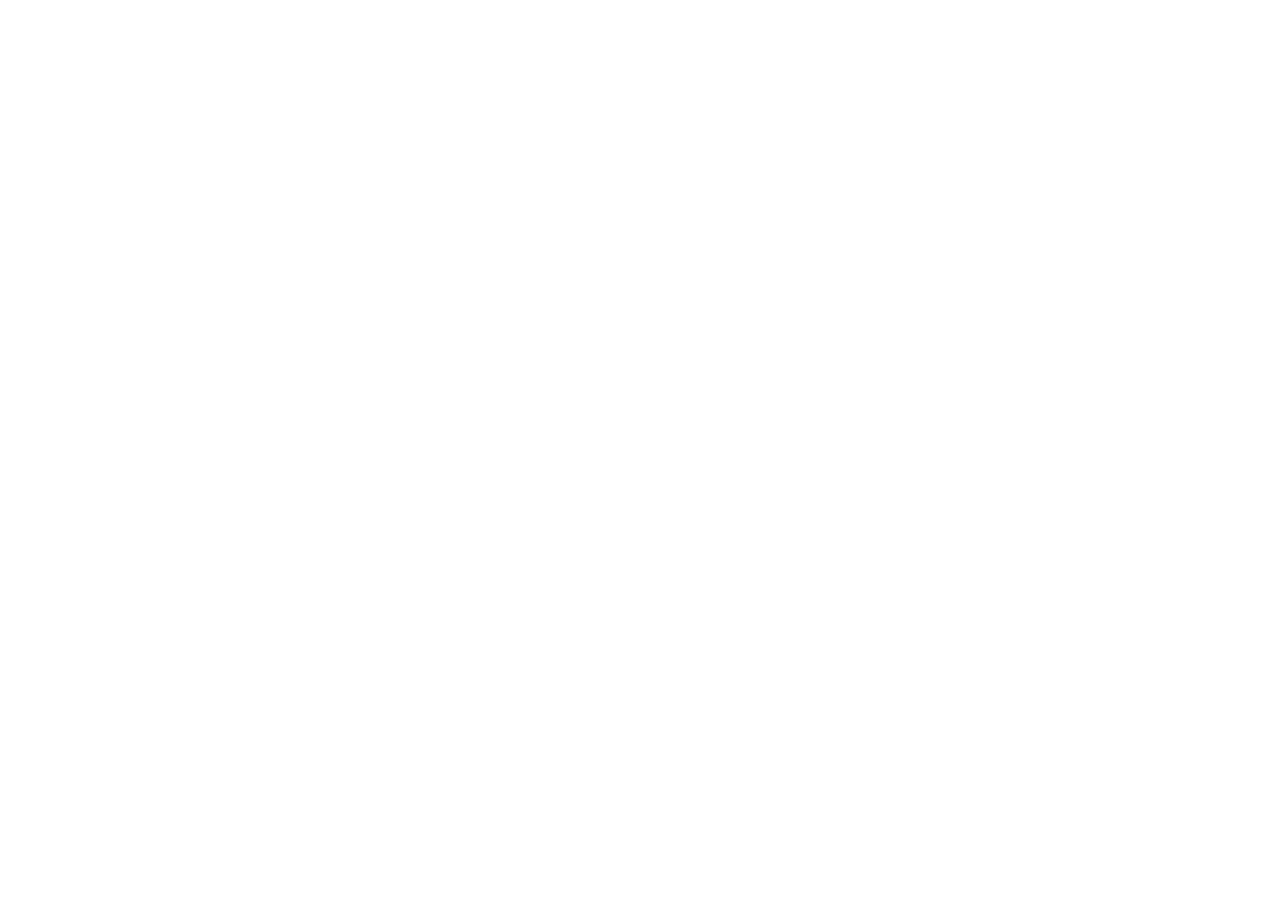
==== index.html @ 73834ac6 "初始化项目" ====
<!DOCTYPE html>
<html lang="en">

<head>
    <meta charset="UTF-8">
    <meta name="viewport" content="width=device-width, initial-scale=1.0">
    <meta http-equiv="X-UA-Compatible" content="ie=edge">
    <title>Document</title>
</head>

<body>
</body>

</html>
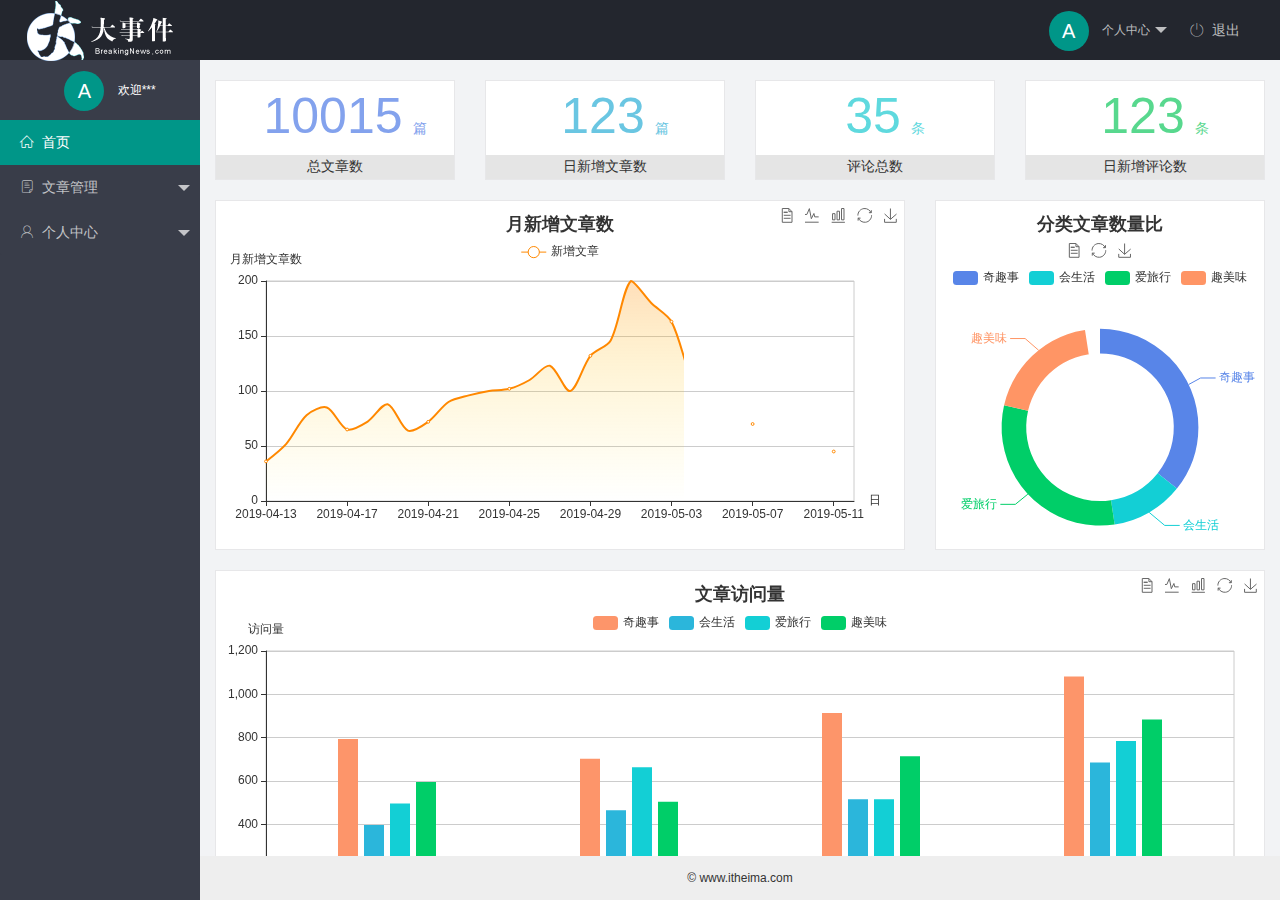
==== commit f37ed6d1: "完成了首页功能" ====
--- a/index.html
+++ b/index.html
@@ -6,9 +6,85 @@
     <meta name="viewport" content="width=device-width, initial-scale=1.0">
     <meta http-equiv="X-UA-Compatible" content="ie=edge">
     <title>Document</title>
+    <link rel="stylesheet" href="./assets/lib/bootstrap.css">
+    <link rel="stylesheet" href="./assets/fonts/iconfont.css">
+    <link rel="stylesheet" href="./assets/lib/layui/css/layui.css">
+    <link rel="stylesheet" href="./assets/css/index.css">
+    <script src="./assets/lib/jquery.js"></script>
+    <script src="./assets/js/baseAPI.js"></script>
+    <script src="./assets/js/index.js"></script>
 </head>
 
-<body>
+<body class="layui-layout-body">
+    <div class="layui-layout layui-layout-admin">
+        <div class="layui-header">
+            <div class="layui-logo"><img src="./assets/images/logo.png" alt=""></div>
+            <!-- 头部区域（可配合layui已有的水平导航） -->
+            <ul class="layui-nav layui-layout-right">
+                <li class="layui-nav-item">
+                    <a href="javascript:;" class="userinfo">
+                        <!-- 头像 -->
+
+                        <img src="http://t.cn/RCzsdCq" class="layui-nav-img">
+                        <span class="text-avatar">A</span> 个人中心
+
+                    </a>
+                    <dl class="layui-nav-child">
+                        <dd><a href="">基本资料</a></dd>
+                        <dd><a href="">安全设置</a></dd>
+                        <dd><a href="">重置密码</a></dd>
+                    </dl>
+                </li>
+                <li class="layui-nav-item"><a href="javascript:;" id="btnout"><span
+                            class="iconfont icon-tuichu"></span>退出</a></li>
+            </ul>
+        </div>
+
+        <div class="layui-side layui-bg-black">
+            <div class="layui-side-scroll">
+                <div href="javascript:;" class="userinfo">
+                    <!-- 头像 -->
+                    <img src="http://t.cn/RCzsdCq" class="layui-nav-img">
+                    <span class="text-avatar">A</span>
+                    <span id="welcome">欢迎***</span>
+                </div>
+                <!-- 左侧导航区域（可配合layui已有的垂直导航） -->
+                <ul class="layui-nav layui-nav-tree" lay-filter="test" lay-shrink="all">
+                    <li class="layui-nav-item layui-this">
+                        <a href="./home/dashboard.html" target="fm">
+                            <span class="iconfont icon-home"></span>首页
+                        </a>
+                    </li>
+                    <li class="layui-nav-item"><a href="javascript:;"><span class="iconfont icon-16"></span>文章管理</a>
+                        <dl class="layui-nav-child">
+                            <dd><a href="javascript:;"><i class="layui-icon layui-icon-app"></i> 文章类别</a></dd>
+                            <dd><a href="javascript:;"><i class="layui-icon layui-icon-app"></i> 文章列表</a></dd>
+                            <dd><a href="javascript:;"><i class="layui-icon layui-icon-app"></i> 发布文章</a></dd>
+                        </dl>
+                    </li>
+                    <li class="layui-nav-item">
+                        <a class="" href="javascript:;"><span class="iconfont icon-user"></span>个人中心</a>
+                        <dl class="layui-nav-child">
+                            <dd><a href="javascript:;"><i class="layui-icon layui-icon-app"></i>基本资料</a></dd>
+                            <dd><a href="javascript:;"><i class="layui-icon layui-icon-app"></i>安全设置</a></dd>
+                            <dd><a href="javascript:;"><i class="layui-icon layui-icon-app"></i>重置密码</a></dd>
+                        </dl>
+                    </li>
+                </ul>
+            </div>
+        </div>
+
+        <div class="layui-body">
+            <!-- 内容主体区域 -->
+            <iframe name="fm" src="home/dashboard.html" frameborder="0"></iframe>
+        </div>
+        <div class="layui-footer">
+            <!-- 底部固定区域 -->
+            © www.itheima.com
+        </div>
+    </div>
+    <script src="./assets/lib/layui/layui.all.js"></script>
+
 </body>
 
 </html>--- a/assets/fonts/iconfont.css
+++ b/assets/fonts/iconfont.css
@@ -0,0 +1,37 @@
+@font-face {font-family: "iconfont";
+  src: url('iconfont.eot?t=1576139966484'); /* IE9 */
+  src: url('iconfont.eot?t=1576139966484#iefix') format('embedded-opentype'), /* IE6-IE8 */
+  url('[data-uri]') format('woff2'),
+  url('iconfont.woff?t=1576139966484') format('woff'),
+  url('iconfont.ttf?t=1576139966484') format('truetype'), /* chrome, firefox, opera, Safari, Android, iOS 4.2+ */
+  url('iconfont.svg?t=1576139966484#iconfont') format('svg'); /* iOS 4.1- */
+}
+
+.iconfont {
+  font-family: "iconfont" !important;
+  font-size: 16px;
+  font-style: normal;
+  -webkit-font-smoothing: antialiased;
+  -moz-osx-font-smoothing: grayscale;
+}
+
+.icon-home:before {
+  content: "\e6a9";
+}
+
+.icon-user:before {
+  content: "\e614";
+}
+
+.icon-pinglun:before {
+  content: "\e616";
+}
+
+.icon-tuichu:before {
+  content: "\e865";
+}
+
+.icon-16:before {
+  content: "\e615";
+}
+
--- a/assets/lib/layui/css/layui.css
+++ b/assets/lib/layui/css/layui.css
@@ -0,0 +1,2 @@
+/** layui-v2.5.5 MIT License By https://www.layui.com */
+ .layui-inline,img{display:inline-block;vertical-align:middle}h1,h2,h3,h4,h5,h6{font-weight:400}.layui-edge,.layui-header,.layui-inline,.layui-main{position:relative}.layui-body,.layui-edge,.layui-elip{overflow:hidden}.layui-btn,.layui-edge,.layui-inline,img{vertical-align:middle}.layui-btn,.layui-disabled,.layui-icon,.layui-unselect{-moz-user-select:none;-webkit-user-select:none;-ms-user-select:none}.layui-elip,.layui-form-checkbox span,.layui-form-pane .layui-form-label{text-overflow:ellipsis;white-space:nowrap}.layui-breadcrumb,.layui-tree-btnGroup{visibility:hidden}blockquote,body,button,dd,div,dl,dt,form,h1,h2,h3,h4,h5,h6,input,li,ol,p,pre,td,textarea,th,ul{margin:0;padding:0;-webkit-tap-highlight-color:rgba(0,0,0,0)}a:active,a:hover{outline:0}img{border:none}li{list-style:none}table{border-collapse:collapse;border-spacing:0}h4,h5,h6{font-size:100%}button,input,optgroup,option,select,textarea{font-family:inherit;font-size:inherit;font-style:inherit;font-weight:inherit;outline:0}pre{white-space:pre-wrap;white-space:-moz-pre-wrap;white-space:-pre-wrap;white-space:-o-pre-wrap;word-wrap:break-word}body{line-height:24px;font:14px Helvetica Neue,Helvetica,PingFang SC,Tahoma,Arial,sans-serif}hr{height:1px;margin:10px 0;border:0;clear:both}a{color:#333;text-decoration:none}a:hover{color:#777}a cite{font-style:normal;*cursor:pointer}.layui-border-box,.layui-border-box *{box-sizing:border-box}.layui-box,.layui-box *{box-sizing:content-box}.layui-clear{clear:both;*zoom:1}.layui-clear:after{content:'\20';clear:both;*zoom:1;display:block;height:0}.layui-inline{*display:inline;*zoom:1}.layui-edge{display:inline-block;width:0;height:0;border-width:6px;border-style:dashed;border-color:transparent}.layui-edge-top{top:-4px;border-bottom-color:#999;border-bottom-style:solid}.layui-edge-right{border-left-color:#999;border-left-style:solid}.layui-edge-bottom{top:2px;border-top-color:#999;border-top-style:solid}.layui-edge-left{border-right-color:#999;border-right-style:solid}.layui-disabled,.layui-disabled:hover{color:#d2d2d2!important;cursor:not-allowed!important}.layui-circle{border-radius:100%}.layui-show{display:block!important}.layui-hide{display:none!important}@font-face{font-family:layui-icon;src:url(../font/iconfont.eot?v=250);src:url(../font/iconfont.eot?v=250#iefix) format('embedded-opentype'),url(../font/iconfont.woff2?v=250) format('woff2'),url(../font/iconfont.woff?v=250) format('woff'),url(../font/iconfont.ttf?v=250) format('truetype'),url(../font/iconfont.svg?v=250#layui-icon) format('svg')}.layui-icon{font-family:layui-icon!important;font-size:16px;font-style:normal;-webkit-font-smoothing:antialiased;-moz-osx-font-smoothing:grayscale}.layui-icon-reply-fill:before{content:"\e611"}.layui-icon-set-fill:before{content:"\e614"}.layui-icon-menu-fill:before{content:"\e60f"}.layui-icon-search:before{content:"\e615"}.layui-icon-share:before{content:"\e641"}.layui-icon-set-sm:before{content:"\e620"}.layui-icon-engine:before{content:"\e628"}.layui-icon-close:before{content:"\1006"}.layui-icon-close-fill:before{content:"\1007"}.layui-icon-chart-screen:before{content:"\e629"}.layui-icon-star:before{content:"\e600"}.layui-icon-circle-dot:before{content:"\e617"}.layui-icon-chat:before{content:"\e606"}.layui-icon-release:before{content:"\e609"}.layui-icon-list:before{content:"\e60a"}.layui-icon-chart:before{content:"\e62c"}.layui-icon-ok-circle:before{content:"\1005"}.layui-icon-layim-theme:before{content:"\e61b"}.layui-icon-table:before{content:"\e62d"}.layui-icon-right:before{content:"\e602"}.layui-icon-left:before{content:"\e603"}.layui-icon-cart-simple:before{content:"\e698"}.layui-icon-face-cry:before{content:"\e69c"}.layui-icon-face-smile:before{content:"\e6af"}.layui-icon-survey:before{content:"\e6b2"}.layui-icon-tree:before{content:"\e62e"}.layui-icon-upload-circle:before{content:"\e62f"}.layui-icon-add-circle:before{content:"\e61f"}.layui-icon-download-circle:before{content:"\e601"}.layui-icon-templeate-1:before{content:"\e630"}.layui-icon-util:before{content:"\e631"}.layui-icon-face-surprised:before{content:"\e664"}.layui-icon-edit:before{content:"\e642"}.layui-icon-speaker:before{content:"\e645"}.layui-icon-down:before{content:"\e61a"}.layui-icon-file:before{content:"\e621"}.layui-icon-layouts:before{content:"\e632"}.layui-icon-rate-half:before{content:"\e6c9"}.layui-icon-add-circle-fine:before{content:"\e608"}.layui-icon-prev-circle:before{content:"\e633"}.layui-icon-read:before{content:"\e705"}.layui-icon-404:before{content:"\e61c"}.layui-icon-carousel:before{content:"\e634"}.layui-icon-help:before{content:"\e607"}.layui-icon-code-circle:before{content:"\e635"}.layui-icon-water:before{content:"\e636"}.layui-icon-username:before{content:"\e66f"}.layui-icon-find-fill:before{content:"\e670"}.layui-icon-about:before{content:"\e60b"}.layui-icon-location:before{content:"\e715"}.layui-icon-up:before{content:"\e619"}.layui-icon-pause:before{content:"\e651"}.layui-icon-date:before{content:"\e637"}.layui-icon-layim-uploadfile:before{content:"\e61d"}.layui-icon-delete:before{content:"\e640"}.layui-icon-play:before{content:"\e652"}.layui-icon-top:before{content:"\e604"}.layui-icon-friends:before{content:"\e612"}.layui-icon-refresh-3:before{content:"\e9aa"}.layui-icon-ok:before{content:"\e605"}.layui-icon-layer:before{content:"\e638"}.layui-icon-face-smile-fine:before{content:"\e60c"}.layui-icon-dollar:before{content:"\e659"}.layui-icon-group:before{content:"\e613"}.layui-icon-layim-download:before{content:"\e61e"}.layui-icon-picture-fine:before{content:"\e60d"}.layui-icon-link:before{content:"\e64c"}.layui-icon-diamond:before{content:"\e735"}.layui-icon-log:before{content:"\e60e"}.layui-icon-rate-solid:before{content:"\e67a"}.layui-icon-fonts-del:before{content:"\e64f"}.layui-icon-unlink:before{content:"\e64d"}.layui-icon-fonts-clear:before{content:"\e639"}.layui-icon-triangle-r:before{content:"\e623"}.layui-icon-circle:before{content:"\e63f"}.layui-icon-radio:before{content:"\e643"}.layui-icon-align-center:before{content:"\e647"}.layui-icon-align-right:before{content:"\e648"}.layui-icon-align-left:before{content:"\e649"}.layui-icon-loading-1:before{content:"\e63e"}.layui-icon-return:before{content:"\e65c"}.layui-icon-fonts-strong:before{content:"\e62b"}.layui-icon-upload:before{content:"\e67c"}.layui-icon-dialogue:before{content:"\e63a"}.layui-icon-video:before{content:"\e6ed"}.layui-icon-headset:before{content:"\e6fc"}.layui-icon-cellphone-fine:before{content:"\e63b"}.layui-icon-add-1:before{content:"\e654"}.layui-icon-face-smile-b:before{content:"\e650"}.layui-icon-fonts-html:before{content:"\e64b"}.layui-icon-form:before{content:"\e63c"}.layui-icon-cart:before{content:"\e657"}.layui-icon-camera-fill:before{content:"\e65d"}.layui-icon-tabs:before{content:"\e62a"}.layui-icon-fonts-code:before{content:"\e64e"}.layui-icon-fire:before{content:"\e756"}.layui-icon-set:before{content:"\e716"}.layui-icon-fonts-u:before{content:"\e646"}.layui-icon-triangle-d:before{content:"\e625"}.layui-icon-tips:before{content:"\e702"}.layui-icon-picture:before{content:"\e64a"}.layui-icon-more-vertical:before{content:"\e671"}.layui-icon-flag:before{content:"\e66c"}.layui-icon-loading:before{content:"\e63d"}.layui-icon-fonts-i:before{content:"\e644"}.layui-icon-refresh-1:before{content:"\e666"}.layui-icon-rmb:before{content:"\e65e"}.layui-icon-home:before{content:"\e68e"}.layui-icon-user:before{content:"\e770"}.layui-icon-notice:before{content:"\e667"}.layui-icon-login-weibo:before{content:"\e675"}.layui-icon-voice:before{content:"\e688"}.layui-icon-upload-drag:before{content:"\e681"}.layui-icon-login-qq:before{content:"\e676"}.layui-icon-snowflake:before{content:"\e6b1"}.layui-icon-file-b:before{content:"\e655"}.layui-icon-template:before{content:"\e663"}.layui-icon-auz:before{content:"\e672"}.layui-icon-console:before{content:"\e665"}.layui-icon-app:before{content:"\e653"}.layui-icon-prev:before{content:"\e65a"}.layui-icon-website:before{content:"\e7ae"}.layui-icon-next:before{content:"\e65b"}.layui-icon-component:before{content:"\e857"}.layui-icon-more:before{content:"\e65f"}.layui-icon-login-wechat:before{content:"\e677"}.layui-icon-shrink-right:before{content:"\e668"}.layui-icon-spread-left:before{content:"\e66b"}.layui-icon-camera:before{content:"\e660"}.layui-icon-note:before{content:"\e66e"}.layui-icon-refresh:before{content:"\e669"}.layui-icon-female:before{content:"\e661"}.layui-icon-male:before{content:"\e662"}.layui-icon-password:before{content:"\e673"}.layui-icon-senior:before{content:"\e674"}.layui-icon-theme:before{content:"\e66a"}.layui-icon-tread:before{content:"\e6c5"}.layui-icon-praise:before{content:"\e6c6"}.layui-icon-star-fill:before{content:"\e658"}.layui-icon-rate:before{content:"\e67b"}.layui-icon-template-1:before{content:"\e656"}.layui-icon-vercode:before{content:"\e679"}.layui-icon-cellphone:before{content:"\e678"}.layui-icon-screen-full:before{content:"\e622"}.layui-icon-screen-restore:before{content:"\e758"}.layui-icon-cols:before{content:"\e610"}.layui-icon-export:before{content:"\e67d"}.layui-icon-print:before{content:"\e66d"}.layui-icon-slider:before{content:"\e714"}.layui-icon-addition:before{content:"\e624"}.layui-icon-subtraction:before{content:"\e67e"}.layui-icon-service:before{content:"\e626"}.layui-icon-transfer:before{content:"\e691"}.layui-main{width:1140px;margin:0 auto}.layui-header{z-index:1000;height:60px}.layui-header a:hover{transition:all .5s;-webkit-transition:all .5s}.layui-side{position:fixed;left:0;top:0;bottom:0;z-index:999;width:200px;overflow-x:hidden}.layui-side-scroll{position:relative;width:220px;height:100%;overflow-x:hidden}.layui-body{position:absolute;left:200px;right:0;top:0;bottom:0;z-index:998;width:auto;overflow-y:auto;box-sizing:border-box}.layui-layout-body{overflow:hidden}.layui-layout-admin .layui-header{background-color:#23262E}.layui-layout-admin .layui-side{top:60px;width:200px;overflow-x:hidden}.layui-layout-admin .layui-body{position:fixed;top:60px;bottom:44px}.layui-layout-admin .layui-main{width:auto;margin:0 15px}.layui-layout-admin .layui-footer{position:fixed;left:200px;right:0;bottom:0;height:44px;line-height:44px;padding:0 15px;background-color:#eee}.layui-layout-admin .layui-logo{position:absolute;left:0;top:0;width:200px;height:100%;line-height:60px;text-align:center;color:#009688;font-size:16px}.layui-layout-admin .layui-header .layui-nav{background:0 0}.layui-layout-left{position:absolute!important;left:200px;top:0}.layui-layout-right{position:absolute!important;right:0;top:0}.layui-container{position:relative;margin:0 auto;padding:0 15px;box-sizing:border-box}.layui-fluid{position:relative;margin:0 auto;padding:0 15px}.layui-row:after,.layui-row:before{content:'';display:block;clear:both}.layui-col-lg1,.layui-col-lg10,.layui-col-lg11,.layui-col-lg12,.layui-col-lg2,.layui-col-lg3,.layui-col-lg4,.layui-col-lg5,.layui-col-lg6,.layui-col-lg7,.layui-col-lg8,.layui-col-lg9,.layui-col-md1,.layui-col-md10,.layui-col-md11,.layui-col-md12,.layui-col-md2,.layui-col-md3,.layui-col-md4,.layui-col-md5,.layui-col-md6,.layui-col-md7,.layui-col-md8,.layui-col-md9,.layui-col-sm1,.layui-col-sm10,.layui-col-sm11,.layui-col-sm12,.layui-col-sm2,.layui-col-sm3,.layui-col-sm4,.layui-col-sm5,.layui-col-sm6,.layui-col-sm7,.layui-col-sm8,.layui-col-sm9,.layui-col-xs1,.layui-col-xs10,.layui-col-xs11,.layui-col-xs12,.layui-col-xs2,.layui-col-xs3,.layui-col-xs4,.layui-col-xs5,.layui-col-xs6,.layui-col-xs7,.layui-col-xs8,.layui-col-xs9{position:relative;display:block;box-sizing:border-box}.layui-col-xs1,.layui-col-xs10,.layui-col-xs11,.layui-col-xs12,.layui-col-xs2,.layui-col-xs3,.layui-col-xs4,.layui-col-xs5,.layui-col-xs6,.layui-col-xs7,.layui-col-xs8,.layui-col-xs9{float:left}.layui-col-xs1{width:8.33333333%}.layui-col-xs2{width:16.66666667%}.layui-col-xs3{width:25%}.layui-col-xs4{width:33.33333333%}.layui-col-xs5{width:41.66666667%}.layui-col-xs6{width:50%}.layui-col-xs7{width:58.33333333%}.layui-col-xs8{width:66.66666667%}.layui-col-xs9{width:75%}.layui-col-xs10{width:83.33333333%}.layui-col-xs11{width:91.66666667%}.layui-col-xs12{width:100%}.layui-col-xs-offset1{margin-left:8.33333333%}.layui-col-xs-offset2{margin-left:16.66666667%}.layui-col-xs-offset3{margin-left:25%}.layui-col-xs-offset4{margin-left:33.33333333%}.layui-col-xs-offset5{margin-left:41.66666667%}.layui-col-xs-offset6{margin-left:50%}.layui-col-xs-offset7{margin-left:58.33333333%}.layui-col-xs-offset8{margin-left:66.66666667%}.layui-col-xs-offset9{margin-left:75%}.layui-col-xs-offset10{margin-left:83.33333333%}.layui-col-xs-offset11{margin-left:91.66666667%}.layui-col-xs-offset12{margin-left:100%}@media screen and (max-width:768px){.layui-hide-xs{display:none!important}.layui-show-xs-block{display:block!important}.layui-show-xs-inline{display:inline!important}.layui-show-xs-inline-block{display:inline-block!important}}@media screen and (min-width:768px){.layui-container{width:750px}.layui-hide-sm{display:none!important}.layui-show-sm-block{display:block!important}.layui-show-sm-inline{display:inline!important}.layui-show-sm-inline-block{display:inline-block!important}.layui-col-sm1,.layui-col-sm10,.layui-col-sm11,.layui-col-sm12,.layui-col-sm2,.layui-col-sm3,.layui-col-sm4,.layui-col-sm5,.layui-col-sm6,.layui-col-sm7,.layui-col-sm8,.layui-col-sm9{float:left}.layui-col-sm1{width:8.33333333%}.layui-col-sm2{width:16.66666667%}.layui-col-sm3{width:25%}.layui-col-sm4{width:33.33333333%}.layui-col-sm5{width:41.66666667%}.layui-col-sm6{width:50%}.layui-col-sm7{width:58.33333333%}.layui-col-sm8{width:66.66666667%}.layui-col-sm9{width:75%}.layui-col-sm10{width:83.33333333%}.layui-col-sm11{width:91.66666667%}.layui-col-sm12{width:100%}.layui-col-sm-offset1{margin-left:8.33333333%}.layui-col-sm-offset2{margin-left:16.66666667%}.layui-col-sm-offset3{margin-left:25%}.layui-col-sm-offset4{margin-left:33.33333333%}.layui-col-sm-offset5{margin-left:41.66666667%}.layui-col-sm-offset6{margin-left:50%}.layui-col-sm-offset7{margin-left:58.33333333%}.layui-col-sm-offset8{margin-left:66.66666667%}.layui-col-sm-offset9{margin-left:75%}.layui-col-sm-offset10{margin-left:83.33333333%}.layui-col-sm-offset11{margin-left:91.66666667%}.layui-col-sm-offset12{margin-left:100%}}@media screen and (min-width:992px){.layui-container{width:970px}.layui-hide-md{display:none!important}.layui-show-md-block{display:block!important}.layui-show-md-inline{display:inline!important}.layui-show-md-inline-block{display:inline-block!important}.layui-col-md1,.layui-col-md10,.layui-col-md11,.layui-col-md12,.layui-col-md2,.layui-col-md3,.layui-col-md4,.layui-col-md5,.layui-col-md6,.layui-col-md7,.layui-col-md8,.layui-col-md9{float:left}.layui-col-md1{width:8.33333333%}.layui-col-md2{width:16.66666667%}.layui-col-md3{width:25%}.layui-col-md4{width:33.33333333%}.layui-col-md5{width:41.66666667%}.layui-col-md6{width:50%}.layui-col-md7{width:58.33333333%}.layui-col-md8{width:66.66666667%}.layui-col-md9{width:75%}.layui-col-md10{width:83.33333333%}.layui-col-md11{width:91.66666667%}.layui-col-md12{width:100%}.layui-col-md-offset1{margin-left:8.33333333%}.layui-col-md-offset2{margin-left:16.66666667%}.layui-col-md-offset3{margin-left:25%}.layui-col-md-offset4{margin-left:33.33333333%}.layui-col-md-offset5{margin-left:41.66666667%}.layui-col-md-offset6{margin-left:50%}.layui-col-md-offset7{margin-left:58.33333333%}.layui-col-md-offset8{margin-left:66.66666667%}.layui-col-md-offset9{margin-left:75%}.layui-col-md-offset10{margin-left:83.33333333%}.layui-col-md-offset11{margin-left:91.66666667%}.layui-col-md-offset12{margin-left:100%}}@media screen and (min-width:1200px){.layui-container{width:1170px}.layui-hide-lg{display:none!important}.layui-show-lg-block{display:block!important}.layui-show-lg-inline{display:inline!important}.layui-show-lg-inline-block{display:inline-block!important}.layui-col-lg1,.layui-col-lg10,.layui-col-lg11,.layui-col-lg12,.layui-col-lg2,.layui-col-lg3,.layui-col-lg4,.layui-col-lg5,.layui-col-lg6,.layui-col-lg7,.layui-col-lg8,.layui-col-lg9{float:left}.layui-col-lg1{width:8.33333333%}.layui-col-lg2{width:16.66666667%}.layui-col-lg3{width:25%}.layui-col-lg4{width:33.33333333%}.layui-col-lg5{width:41.66666667%}.layui-col-lg6{width:50%}.layui-col-lg7{width:58.33333333%}.layui-col-lg8{width:66.66666667%}.layui-col-lg9{width:75%}.layui-col-lg10{width:83.33333333%}.layui-col-lg11{width:91.66666667%}.layui-col-lg12{width:100%}.layui-col-lg-offset1{margin-left:8.33333333%}.layui-col-lg-offset2{margin-left:16.66666667%}.layui-col-lg-offset3{margin-left:25%}.layui-col-lg-offset4{margin-left:33.33333333%}.layui-col-lg-offset5{margin-left:41.66666667%}.layui-col-lg-offset6{margin-left:50%}.layui-col-lg-offset7{margin-left:58.33333333%}.layui-col-lg-offset8{margin-left:66.66666667%}.layui-col-lg-offset9{margin-left:75%}.layui-col-lg-offset10{margin-left:83.33333333%}.layui-col-lg-offset11{margin-left:91.66666667%}.layui-col-lg-offset12{margin-left:100%}}.layui-col-space1{margin:-.5px}.layui-col-space1>*{padding:.5px}.layui-col-space3{margin:-1.5px}.layui-col-space3>*{padding:1.5px}.layui-col-space5{margin:-2.5px}.layui-col-space5>*{padding:2.5px}.layui-col-space8{margin:-3.5px}.layui-col-space8>*{padding:3.5px}.layui-col-space10{margin:-5px}.layui-col-space10>*{padding:5px}.layui-col-space12{margin:-6px}.layui-col-space12>*{padding:6px}.layui-col-space15{margin:-7.5px}.layui-col-space15>*{padding:7.5px}.layui-col-space18{margin:-9px}.layui-col-space18>*{padding:9px}.layui-col-space20{margin:-10px}.layui-col-space20>*{padding:10px}.layui-col-space22{margin:-11px}.layui-col-space22>*{padding:11px}.layui-col-space25{margin:-12.5px}.layui-col-space25>*{padding:12.5px}.layui-col-space30{margin:-15px}.layui-col-space30>*{padding:15px}.layui-btn,.layui-input,.layui-select,.layui-textarea,.layui-upload-button{outline:0;-webkit-appearance:none;transition:all .3s;-webkit-transition:all .3s;box-sizing:border-box}.layui-elem-quote{margin-bottom:10px;padding:15px;line-height:22px;border-left:5px solid #009688;border-radius:0 2px 2px 0;background-color:#f2f2f2}.layui-quote-nm{border-style:solid;border-width:1px 1px 1px 5px;background:0 0}.layui-elem-field{margin-bottom:10px;padding:0;border-width:1px;border-style:solid}.layui-elem-field legend{margin-left:20px;padding:0 10px;font-size:20px;font-weight:300}.layui-field-title{margin:10px 0 20px;border-width:1px 0 0}.layui-field-box{padding:10px 15px}.layui-field-title .layui-field-box{padding:10px 0}.layui-progress{position:relative;height:6px;border-radius:20px;background-color:#e2e2e2}.layui-progress-bar{position:absolute;left:0;top:0;width:0;max-width:100%;height:6px;border-radius:20px;text-align:right;background-color:#5FB878;transition:all .3s;-webkit-transition:all .3s}.layui-progress-big,.layui-progress-big .layui-progress-bar{height:18px;line-height:18px}.layui-progress-text{position:relative;top:-20px;line-height:18px;font-size:12px;color:#666}.layui-progress-big .layui-progress-text{position:static;padding:0 10px;color:#fff}.layui-collapse{border-width:1px;border-style:solid;border-radius:2px}.layui-colla-content,.layui-colla-item{border-top-width:1px;border-top-style:solid}.layui-colla-item:first-child{border-top:none}.layui-colla-title{position:relative;height:42px;line-height:42px;padding:0 15px 0 35px;color:#333;background-color:#f2f2f2;cursor:pointer;font-size:14px;overflow:hidden}.layui-colla-content{display:none;padding:10px 15px;line-height:22px;color:#666}.layui-colla-icon{position:absolute;left:15px;top:0;font-size:14px}.layui-card{margin-bottom:15px;border-radius:2px;background-color:#fff;box-shadow:0 1px 2px 0 rgba(0,0,0,.05)}.layui-card:last-child{margin-bottom:0}.layui-card-header{position:relative;height:42px;line-height:42px;padding:0 15px;border-bottom:1px solid #f6f6f6;color:#333;border-radius:2px 2px 0 0;font-size:14px}.layui-bg-black,.layui-bg-blue,.layui-bg-cyan,.layui-bg-green,.layui-bg-orange,.layui-bg-red{color:#fff!important}.layui-card-body{position:relative;padding:10px 15px;line-height:24px}.layui-card-body[pad15]{padding:15px}.layui-card-body[pad20]{padding:20px}.layui-card-body .layui-table{margin:5px 0}.layui-card .layui-tab{margin:0}.layui-panel-window{position:relative;padding:15px;border-radius:0;border-top:5px solid #E6E6E6;background-color:#fff}.layui-auxiliar-moving{position:fixed;left:0;right:0;top:0;bottom:0;width:100%;height:100%;background:0 0;z-index:9999999999}.layui-form-label,.layui-form-mid,.layui-form-select,.layui-input-block,.layui-input-inline,.layui-textarea{position:relative}.layui-bg-red{background-color:#FF5722!important}.layui-bg-orange{background-color:#FFB800!important}.layui-bg-green{background-color:#009688!important}.layui-bg-cyan{background-color:#2F4056!important}.layui-bg-blue{background-color:#1E9FFF!important}.layui-bg-black{background-color:#393D49!important}.layui-bg-gray{background-color:#eee!important;color:#666!important}.layui-badge-rim,.layui-colla-content,.layui-colla-item,.layui-collapse,.layui-elem-field,.layui-form-pane .layui-form-item[pane],.layui-form-pane .layui-form-label,.layui-input,.layui-layedit,.layui-layedit-tool,.layui-quote-nm,.layui-select,.layui-tab-bar,.layui-tab-card,.layui-tab-title,.layui-tab-title .layui-this:after,.layui-textarea{border-color:#e6e6e6}.layui-timeline-item:before,hr{background-color:#e6e6e6}.layui-text{line-height:22px;font-size:14px;color:#666}.layui-text h1,.layui-text h2,.layui-text h3{font-weight:500;color:#333}.layui-text h1{font-size:30px}.layui-text h2{font-size:24px}.layui-text h3{font-size:18px}.layui-text a:not(.layui-btn){color:#01AAED}.layui-text a:not(.layui-btn):hover{text-decoration:underline}.layui-text ul{padding:5px 0 5px 15px}.layui-text ul li{margin-top:5px;list-style-type:disc}.layui-text em,.layui-word-aux{color:#999!important;padding:0 5px!important}.layui-btn{display:inline-block;height:38px;line-height:38px;padding:0 18px;background-color:#009688;color:#fff;white-space:nowrap;text-align:center;font-size:14px;border:none;border-radius:2px;cursor:pointer}.layui-btn:hover{opacity:.8;filter:alpha(opacity=80);color:#fff}.layui-btn:active{opacity:1;filter:alpha(opacity=100)}.layui-btn+.layui-btn{margin-left:10px}.layui-btn-container{font-size:0}.layui-btn-container .layui-btn{margin-right:10px;margin-bottom:10px}.layui-btn-container .layui-btn+.layui-btn{margin-left:0}.layui-table .layui-btn-container .layui-btn{margin-bottom:9px}.layui-btn-radius{border-radius:100px}.layui-btn .layui-icon{margin-right:3px;font-size:18px;vertical-align:bottom;vertical-align:middle\9}.layui-btn-primary{border:1px solid #C9C9C9;background-color:#fff;color:#555}.layui-btn-primary:hover{border-color:#009688;color:#333}.layui-btn-normal{background-color:#1E9FFF}.layui-btn-warm{background-color:#FFB800}.layui-btn-danger{background-color:#FF5722}.layui-btn-checked{background-color:#5FB878}.layui-btn-disabled,.layui-btn-disabled:active,.layui-btn-disabled:hover{border:1px solid #e6e6e6;background-color:#FBFBFB;color:#C9C9C9;cursor:not-allowed;opacity:1}.layui-btn-lg{height:44px;line-height:44px;padding:0 25px;font-size:16px}.layui-btn-sm{height:30px;line-height:30px;padding:0 10px;font-size:12px}.layui-btn-sm i{font-size:16px!important}.layui-btn-xs{height:22px;line-height:22px;padding:0 5px;font-size:12px}.layui-btn-xs i{font-size:14px!important}.layui-btn-group{display:inline-block;vertical-align:middle;font-size:0}.layui-btn-group .layui-btn{margin-left:0!important;margin-right:0!important;border-left:1px solid rgba(255,255,255,.5);border-radius:0}.layui-btn-group .layui-btn-primary{border-left:none}.layui-btn-group .layui-btn-primary:hover{border-color:#C9C9C9;color:#009688}.layui-btn-group .layui-btn:first-child{border-left:none;border-radius:2px 0 0 2px}.layui-btn-group .layui-btn-primary:first-child{border-left:1px solid #c9c9c9}.layui-btn-group .layui-btn:last-child{border-radius:0 2px 2px 0}.layui-btn-group .layui-btn+.layui-btn{margin-left:0}.layui-btn-group+.layui-btn-group{margin-left:10px}.layui-btn-fluid{width:100%}.layui-input,.layui-select,.layui-textarea{height:38px;line-height:1.3;line-height:38px\9;border-width:1px;border-style:solid;background-color:#fff;border-radius:2px}.layui-input::-webkit-input-placeholder,.layui-select::-webkit-input-placeholder,.layui-textarea::-webkit-input-placeholder{line-height:1.3}.layui-input,.layui-textarea{display:block;width:100%;padding-left:10px}.layui-input:hover,.layui-textarea:hover{border-color:#D2D2D2!important}.layui-input:focus,.layui-textarea:focus{border-color:#C9C9C9!important}.layui-textarea{min-height:100px;height:auto;line-height:20px;padding:6px 10px;resize:vertical}.layui-select{padding:0 10px}.layui-form input[type=checkbox],.layui-form input[type=radio],.layui-form select{display:none}.layui-form [lay-ignore]{display:initial}.layui-form-item{margin-bottom:15px;clear:both;*zoom:1}.layui-form-item:after{content:'\20';clear:both;*zoom:1;display:block;height:0}.layui-form-label{float:left;display:block;padding:9px 15px;width:80px;font-weight:400;line-height:20px;text-align:right}.layui-form-label-col{display:block;float:none;padding:9px 0;line-height:20px;text-align:left}.layui-form-item .layui-inline{margin-bottom:5px;margin-right:10px}.layui-input-block{margin-left:110px;min-height:36px}.layui-input-inline{display:inline-block;vertical-align:middle}.layui-form-item .layui-input-inline{float:left;width:190px;margin-right:10px}.layui-form-text .layui-input-inline{width:auto}.layui-form-mid{float:left;display:block;padding:9px 0!important;line-height:20px;margin-right:10px}.layui-form-danger+.layui-form-select .layui-input,.layui-form-danger:focus{border-color:#FF5722!important}.layui-form-select .layui-input{padding-right:30px;cursor:pointer}.layui-form-select .layui-edge{position:absolute;right:10px;top:50%;margin-top:-3px;cursor:pointer;border-width:6px;border-top-color:#c2c2c2;border-top-style:solid;transition:all .3s;-webkit-transition:all .3s}.layui-form-select dl{display:none;position:absolute;left:0;top:42px;padding:5px 0;z-index:899;min-width:100%;border:1px solid #d2d2d2;max-height:300px;overflow-y:auto;background-color:#fff;border-radius:2px;box-shadow:0 2px 4px rgba(0,0,0,.12);box-sizing:border-box}.layui-form-select dl dd,.layui-form-select dl dt{padding:0 10px;line-height:36px;white-space:nowrap;overflow:hidden;text-overflow:ellipsis}.layui-form-select dl dt{font-size:12px;color:#999}.layui-form-select dl dd{cursor:pointer}.layui-form-select dl dd:hover{background-color:#f2f2f2;-webkit-transition:.5s all;transition:.5s all}.layui-form-select .layui-select-group dd{padding-left:20px}.layui-form-select dl dd.layui-select-tips{padding-left:10px!important;color:#999}.layui-form-select dl dd.layui-this{background-color:#5FB878;color:#fff}.layui-form-checkbox,.layui-form-select dl dd.layui-disabled{background-color:#fff}.layui-form-selected dl{display:block}.layui-form-checkbox,.layui-form-checkbox *,.layui-form-switch{display:inline-block;vertical-align:middle}.layui-form-selected .layui-edge{margin-top:-9px;-webkit-transform:rotate(180deg);transform:rotate(180deg);margin-top:-3px\9}:root .layui-form-selected .layui-edge{margin-top:-9px\0/IE9}.layui-form-selectup dl{top:auto;bottom:42px}.layui-select-none{margin:5px 0;text-align:center;color:#999}.layui-select-disabled .layui-disabled{border-color:#eee!important}.layui-select-disabled .layui-edge{border-top-color:#d2d2d2}.layui-form-checkbox{position:relative;height:30px;line-height:30px;margin-right:10px;padding-right:30px;cursor:pointer;font-size:0;-webkit-transition:.1s linear;transition:.1s linear;box-sizing:border-box}.layui-form-checkbox span{padding:0 10px;height:100%;font-size:14px;border-radius:2px 0 0 2px;background-color:#d2d2d2;color:#fff;overflow:hidden}.layui-form-checkbox:hover span{background-color:#c2c2c2}.layui-form-checkbox i{position:absolute;right:0;top:0;width:30px;height:28px;border:1px solid #d2d2d2;border-left:none;border-radius:0 2px 2px 0;color:#fff;font-size:20px;text-align:center}.layui-form-checkbox:hover i{border-color:#c2c2c2;color:#c2c2c2}.layui-form-checked,.layui-form-checked:hover{border-color:#5FB878}.layui-form-checked span,.layui-form-checked:hover span{background-color:#5FB878}.layui-form-checked i,.layui-form-checked:hover i{color:#5FB878}.layui-form-item .layui-form-checkbox{margin-top:4px}.layui-form-checkbox[lay-skin=primary]{height:auto!important;line-height:normal!important;min-width:18px;min-height:18px;border:none!important;margin-right:0;padding-left:28px;padding-right:0;background:0 0}.layui-form-checkbox[lay-skin=primary] span{padding-left:0;padding-right:15px;line-height:18px;background:0 0;color:#666}.layui-form-checkbox[lay-skin=primary] i{right:auto;left:0;width:16px;height:16px;line-height:16px;border:1px solid #d2d2d2;font-size:12px;border-radius:2px;background-color:#fff;-webkit-transition:.1s linear;transition:.1s linear}.layui-form-checkbox[lay-skin=primary]:hover i{border-color:#5FB878;color:#fff}.layui-form-checked[lay-skin=primary] i{border-color:#5FB878!important;background-color:#5FB878;color:#fff}.layui-checkbox-disbaled[lay-skin=primary] span{background:0 0!important;color:#c2c2c2}.layui-checkbox-disbaled[lay-skin=primary]:hover i{border-color:#d2d2d2}.layui-form-item .layui-form-checkbox[lay-skin=primary]{margin-top:10px}.layui-form-switch{position:relative;height:22px;line-height:22px;min-width:35px;padding:0 5px;margin-top:8px;border:1px solid #d2d2d2;border-radius:20px;cursor:pointer;background-color:#fff;-webkit-transition:.1s linear;transition:.1s linear}.layui-form-switch i{position:absolute;left:5px;top:3px;width:16px;height:16px;border-radius:20px;background-color:#d2d2d2;-webkit-transition:.1s linear;transition:.1s linear}.layui-form-switch em{position:relative;top:0;width:25px;margin-left:21px;padding:0!important;text-align:center!important;color:#999!important;font-style:normal!important;font-size:12px}.layui-form-onswitch{border-color:#5FB878;background-color:#5FB878}.layui-checkbox-disbaled,.layui-checkbox-disbaled i{border-color:#e2e2e2!important}.layui-form-onswitch i{left:100%;margin-left:-21px;background-color:#fff}.layui-form-onswitch em{margin-left:5px;margin-right:21px;color:#fff!important}.layui-checkbox-disbaled span{background-color:#e2e2e2!important}.layui-checkbox-disbaled:hover i{color:#fff!important}[lay-radio]{display:none}.layui-form-radio,.layui-form-radio *{display:inline-block;vertical-align:middle}.layui-form-radio{line-height:28px;margin:6px 10px 0 0;padding-right:10px;cursor:pointer;font-size:0}.layui-form-radio *{font-size:14px}.layui-form-radio>i{margin-right:8px;font-size:22px;color:#c2c2c2}.layui-form-radio>i:hover,.layui-form-radioed>i{color:#5FB878}.layui-radio-disbaled>i{color:#e2e2e2!important}.layui-form-pane .layui-form-label{width:110px;padding:8px 15px;height:38px;line-height:20px;border-width:1px;border-style:solid;border-radius:2px 0 0 2px;text-align:center;background-color:#FBFBFB;overflow:hidden;box-sizing:border-box}.layui-form-pane .layui-input-inline{margin-left:-1px}.layui-form-pane .layui-input-block{margin-left:110px;left:-1px}.layui-form-pane .layui-input{border-radius:0 2px 2px 0}.layui-form-pane .layui-form-text .layui-form-label{float:none;width:100%;border-radius:2px;box-sizing:border-box;text-align:left}.layui-form-pane .layui-form-text .layui-input-inline{display:block;margin:0;top:-1px;clear:both}.layui-form-pane .layui-form-text .layui-input-block{margin:0;left:0;top:-1px}.layui-form-pane .layui-form-text .layui-textarea{min-height:100px;border-radius:0 0 2px 2px}.layui-form-pane .layui-form-checkbox{margin:4px 0 4px 10px}.layui-form-pane .layui-form-radio,.layui-form-pane .layui-form-switch{margin-top:6px;margin-left:10px}.layui-form-pane .layui-form-item[pane]{position:relative;border-width:1px;border-style:solid}.layui-form-pane .layui-form-item[pane] .layui-form-label{position:absolute;left:0;top:0;height:100%;border-width:0 1px 0 0}.layui-form-pane .layui-form-item[pane] .layui-input-inline{margin-left:110px}@media screen and (max-width:450px){.layui-form-item .layui-form-label{text-overflow:ellipsis;overflow:hidden;white-space:nowrap}.layui-form-item .layui-inline{display:block;margin-right:0;margin-bottom:20px;clear:both}.layui-form-item .layui-inline:after{content:'\20';clear:both;display:block;height:0}.layui-form-item .layui-input-inline{display:block;float:none;left:-3px;width:auto;margin:0 0 10px 112px}.layui-form-item .layui-input-inline+.layui-form-mid{margin-left:110px;top:-5px;padding:0}.layui-form-item .layui-form-checkbox{margin-right:5px;margin-bottom:5px}}.layui-layedit{border-width:1px;border-style:solid;border-radius:2px}.layui-layedit-tool{padding:3px 5px;border-bottom-width:1px;border-bottom-style:solid;font-size:0}.layedit-tool-fixed{position:fixed;top:0;border-top:1px solid #e2e2e2}.layui-layedit-tool .layedit-tool-mid,.layui-layedit-tool .layui-icon{display:inline-block;vertical-align:middle;text-align:center;font-size:14px}.layui-layedit-tool .layui-icon{position:relative;width:32px;height:30px;line-height:30px;margin:3px 5px;color:#777;cursor:pointer;border-radius:2px}.layui-layedit-tool .layui-icon:hover{color:#393D49}.layui-layedit-tool .layui-icon:active{color:#000}.layui-layedit-tool .layedit-tool-active{background-color:#e2e2e2;color:#000}.layui-layedit-tool .layui-disabled,.layui-layedit-tool .layui-disabled:hover{color:#d2d2d2;cursor:not-allowed}.layui-layedit-tool .layedit-tool-mid{width:1px;height:18px;margin:0 10px;background-color:#d2d2d2}.layedit-tool-html{width:50px!important;font-size:30px!important}.layedit-tool-b,.layedit-tool-code,.layedit-tool-help{font-size:16px!important}.layedit-tool-d,.layedit-tool-face,.layedit-tool-image,.layedit-tool-unlink{font-size:18px!important}.layedit-tool-image input{position:absolute;font-size:0;left:0;top:0;width:100%;height:100%;opacity:.01;filter:Alpha(opacity=1);cursor:pointer}.layui-layedit-iframe iframe{display:block;width:100%}#LAY_layedit_code{overflow:hidden}.layui-laypage{display:inline-block;*display:inline;*zoom:1;vertical-align:middle;margin:10px 0;font-size:0}.layui-laypage>a:first-child,.layui-laypage>a:first-child em{border-radius:2px 0 0 2px}.layui-laypage>a:last-child,.layui-laypage>a:last-child em{border-radius:0 2px 2px 0}.layui-laypage>:first-child{margin-left:0!important}.layui-laypage>:last-child{margin-right:0!important}.layui-laypage a,.layui-laypage button,.layui-laypage input,.layui-laypage select,.layui-laypage span{border:1px solid #e2e2e2}.layui-laypage a,.layui-laypage span{display:inline-block;*display:inline;*zoom:1;vertical-align:middle;padding:0 15px;height:28px;line-height:28px;margin:0 -1px 5px 0;background-color:#fff;color:#333;font-size:12px}.layui-flow-more a *,.layui-laypage input,.layui-table-view select[lay-ignore]{display:inline-block}.layui-laypage a:hover{color:#009688}.layui-laypage em{font-style:normal}.layui-laypage .layui-laypage-spr{color:#999;font-weight:700}.layui-laypage a{text-decoration:none}.layui-laypage .layui-laypage-curr{position:relative}.layui-laypage .layui-laypage-curr em{position:relative;color:#fff}.layui-laypage .layui-laypage-curr .layui-laypage-em{position:absolute;left:-1px;top:-1px;padding:1px;width:100%;height:100%;background-color:#009688}.layui-laypage-em{border-radius:2px}.layui-laypage-next em,.layui-laypage-prev em{font-family:Sim sun;font-size:16px}.layui-laypage .layui-laypage-count,.layui-laypage .layui-laypage-limits,.layui-laypage .layui-laypage-refresh,.layui-laypage .layui-laypage-skip{margin-left:10px;margin-right:10px;padding:0;border:none}.layui-laypage .layui-laypage-limits,.layui-laypage .layui-laypage-refresh{vertical-align:top}.layui-laypage .layui-laypage-refresh i{font-size:18px;cursor:pointer}.layui-laypage select{height:22px;padding:3px;border-radius:2px;cursor:pointer}.layui-laypage .layui-laypage-skip{height:30px;line-height:30px;color:#999}.layui-laypage button,.layui-laypage input{height:30px;line-height:30px;border-radius:2px;vertical-align:top;background-color:#fff;box-sizing:border-box}.layui-laypage input{width:40px;margin:0 10px;padding:0 3px;text-align:center}.layui-laypage input:focus,.layui-laypage select:focus{border-color:#009688!important}.layui-laypage button{margin-left:10px;padding:0 10px;cursor:pointer}.layui-table,.layui-table-view{margin:10px 0}.layui-flow-more{margin:10px 0;text-align:center;color:#999;font-size:14px}.layui-flow-more a{height:32px;line-height:32px}.layui-flow-more a *{vertical-align:top}.layui-flow-more a cite{padding:0 20px;border-radius:3px;background-color:#eee;color:#333;font-style:normal}.layui-flow-more a cite:hover{opacity:.8}.layui-flow-more a i{font-size:30px;color:#737383}.layui-table{width:100%;background-color:#fff;color:#666}.layui-table tr{transition:all .3s;-webkit-transition:all .3s}.layui-table th{text-align:left;font-weight:400}.layui-table tbody tr:hover,.layui-table thead tr,.layui-table-click,.layui-table-header,.layui-table-hover,.layui-table-mend,.layui-table-patch,.layui-table-tool,.layui-table-total,.layui-table-total tr,.layui-table[lay-even] tr:nth-child(even){background-color:#f2f2f2}.layui-table td,.layui-table th,.layui-table-col-set,.layui-table-fixed-r,.layui-table-grid-down,.layui-table-header,.layui-table-page,.layui-table-tips-main,.layui-table-tool,.layui-table-total,.layui-table-view,.layui-table[lay-skin=line],.layui-table[lay-skin=row]{border-width:1px;border-style:solid;border-color:#e6e6e6}.layui-table td,.layui-table th{position:relative;padding:9px 15px;min-height:20px;line-height:20px;font-size:14px}.layui-table[lay-skin=line] td,.layui-table[lay-skin=line] th{border-width:0 0 1px}.layui-table[lay-skin=row] td,.layui-table[lay-skin=row] th{border-width:0 1px 0 0}.layui-table[lay-skin=nob] td,.layui-table[lay-skin=nob] th{border:none}.layui-table img{max-width:100px}.layui-table[lay-size=lg] td,.layui-table[lay-size=lg] th{padding:15px 30px}.layui-table-view .layui-table[lay-size=lg] .layui-table-cell{height:40px;line-height:40px}.layui-table[lay-size=sm] td,.layui-table[lay-size=sm] th{font-size:12px;padding:5px 10px}.layui-table-view .layui-table[lay-size=sm] .layui-table-cell{height:20px;line-height:20px}.layui-table[lay-data]{display:none}.layui-table-box{position:relative;overflow:hidden}.layui-table-view .layui-table{position:relative;width:auto;margin:0}.layui-table-view .layui-table[lay-skin=line]{border-width:0 1px 0 0}.layui-table-view .layui-table[lay-skin=row]{border-width:0 0 1px}.layui-table-view .layui-table td,.layui-table-view .layui-table th{padding:5px 0;border-top:none;border-left:none}.layui-table-view .layui-table th.layui-unselect .layui-table-cell span{cursor:pointer}.layui-table-view .layui-table td{cursor:default}.layui-table-view .layui-table td[data-edit=text]{cursor:text}.layui-table-view .layui-form-checkbox[lay-skin=primary] i{width:18px;height:18px}.layui-table-view .layui-form-radio{line-height:0;padding:0}.layui-table-view .layui-form-radio>i{margin:0;font-size:20px}.layui-table-init{position:absolute;left:0;top:0;width:100%;height:100%;text-align:center;z-index:110}.layui-table-init .layui-icon{position:absolute;left:50%;top:50%;margin:-15px 0 0 -15px;font-size:30px;color:#c2c2c2}.layui-table-header{border-width:0 0 1px;overflow:hidden}.layui-table-header .layui-table{margin-bottom:-1px}.layui-table-tool .layui-inline[lay-event]{position:relative;width:26px;height:26px;padding:5px;line-height:16px;margin-right:10px;text-align:center;color:#333;border:1px solid #ccc;cursor:pointer;-webkit-transition:.5s all;transition:.5s all}.layui-table-tool .layui-inline[lay-event]:hover{border:1px solid #999}.layui-table-tool-temp{padding-right:120px}.layui-table-tool-self{position:absolute;right:17px;top:10px}.layui-table-tool .layui-table-tool-self .layui-inline[lay-event]{margin:0 0 0 10px}.layui-table-tool-panel{position:absolute;top:29px;left:-1px;padding:5px 0;min-width:150px;min-height:40px;border:1px solid #d2d2d2;text-align:left;overflow-y:auto;background-color:#fff;box-shadow:0 2px 4px rgba(0,0,0,.12)}.layui-table-cell,.layui-table-tool-panel li{overflow:hidden;text-overflow:ellipsis;white-space:nowrap}.layui-table-tool-panel li{padding:0 10px;line-height:30px;-webkit-transition:.5s all;transition:.5s all}.layui-table-tool-panel li .layui-form-checkbox[lay-skin=primary]{width:100%;padding-left:28px}.layui-table-tool-panel li:hover{background-color:#f2f2f2}.layui-table-tool-panel li .layui-form-checkbox[lay-skin=primary] i{position:absolute;left:0;top:0}.layui-table-tool-panel li .layui-form-checkbox[lay-skin=primary] span{padding:0}.layui-table-tool .layui-table-tool-self .layui-table-tool-panel{left:auto;right:-1px}.layui-table-col-set{position:absolute;right:0;top:0;width:20px;height:100%;border-width:0 0 0 1px;background-color:#fff}.layui-table-sort{width:10px;height:20px;margin-left:5px;cursor:pointer!important}.layui-table-sort .layui-edge{position:absolute;left:5px;border-width:5px}.layui-table-sort .layui-table-sort-asc{top:3px;border-top:none;border-bottom-style:solid;border-bottom-color:#b2b2b2}.layui-table-sort .layui-table-sort-asc:hover{border-bottom-color:#666}.layui-table-sort .layui-table-sort-desc{bottom:5px;border-bottom:none;border-top-style:solid;border-top-color:#b2b2b2}.layui-table-sort .layui-table-sort-desc:hover{border-top-color:#666}.layui-table-sort[lay-sort=asc] .layui-table-sort-asc{border-bottom-color:#000}.layui-table-sort[lay-sort=desc] .layui-table-sort-desc{border-top-color:#000}.layui-table-cell{height:28px;line-height:28px;padding:0 15px;position:relative;box-sizing:border-box}.layui-table-cell .layui-form-checkbox[lay-skin=primary]{top:-1px;padding:0}.layui-table-cell .layui-table-link{color:#01AAED}.laytable-cell-checkbox,.laytable-cell-numbers,.laytable-cell-radio,.laytable-cell-space{padding:0;text-align:center}.layui-table-body{position:relative;overflow:auto;margin-right:-1px;margin-bottom:-1px}.layui-table-body .layui-none{line-height:26px;padding:15px;text-align:center;color:#999}.layui-table-fixed{position:absolute;left:0;top:0;z-index:101}.layui-table-fixed .layui-table-body{overflow:hidden}.layui-table-fixed-l{box-shadow:0 -1px 8px rgba(0,0,0,.08)}.layui-table-fixed-r{left:auto;right:-1px;border-width:0 0 0 1px;box-shadow:-1px 0 8px rgba(0,0,0,.08)}.layui-table-fixed-r .layui-table-header{position:relative;overflow:visible}.layui-table-mend{position:absolute;right:-49px;top:0;height:100%;width:50px}.layui-table-tool{position:relative;z-index:890;width:100%;min-height:50px;line-height:30px;padding:10px 15px;border-width:0 0 1px}.layui-table-tool .layui-btn-container{margin-bottom:-10px}.layui-table-page,.layui-table-total{border-width:1px 0 0;margin-bottom:-1px;overflow:hidden}.layui-table-page{position:relative;width:100%;padding:7px 7px 0;height:41px;font-size:12px;white-space:nowrap}.layui-table-page>div{height:26px}.layui-table-page .layui-laypage{margin:0}.layui-table-page .layui-laypage a,.layui-table-page .layui-laypage span{height:26px;line-height:26px;margin-bottom:10px;border:none;background:0 0}.layui-table-page .layui-laypage a,.layui-table-page .layui-laypage span.layui-laypage-curr{padding:0 12px}.layui-table-page .layui-laypage span{margin-left:0;padding:0}.layui-table-page .layui-laypage .layui-laypage-prev{margin-left:-7px!important}.layui-table-page .layui-laypage .layui-laypage-curr .layui-laypage-em{left:0;top:0;padding:0}.layui-table-page .layui-laypage button,.layui-table-page .layui-laypage input{height:26px;line-height:26px}.layui-table-page .layui-laypage input{width:40px}.layui-table-page .layui-laypage button{padding:0 10px}.layui-table-page select{height:18px}.layui-table-patch .layui-table-cell{padding:0;width:30px}.layui-table-edit{position:absolute;left:0;top:0;width:100%;height:100%;padding:0 14px 1px;border-radius:0;box-shadow:1px 1px 20px rgba(0,0,0,.15)}.layui-table-edit:focus{border-color:#5FB878!important}select.layui-table-edit{padding:0 0 0 10px;border-color:#C9C9C9}.layui-table-view .layui-form-checkbox,.layui-table-view .layui-form-radio,.layui-table-view .layui-form-switch{top:0;margin:0;box-sizing:content-box}.layui-table-view .layui-form-checkbox{top:-1px;height:26px;line-height:26px}.layui-table-view .layui-form-checkbox i{height:26px}.layui-table-grid .layui-table-cell{overflow:visible}.layui-table-grid-down{position:absolute;top:0;right:0;width:26px;height:100%;padding:5px 0;border-width:0 0 0 1px;text-align:center;background-color:#fff;color:#999;cursor:pointer}.layui-table-grid-down .layui-icon{position:absolute;top:50%;left:50%;margin:-8px 0 0 -8px}.layui-table-grid-down:hover{background-color:#fbfbfb}body .layui-table-tips .layui-layer-content{background:0 0;padding:0;box-shadow:0 1px 6px rgba(0,0,0,.12)}.layui-table-tips-main{margin:-44px 0 0 -1px;max-height:150px;padding:8px 15px;font-size:14px;overflow-y:scroll;background-color:#fff;color:#666}.layui-table-tips-c{position:absolute;right:-3px;top:-13px;width:20px;height:20px;padding:3px;cursor:pointer;background-color:#666;border-radius:50%;color:#fff}.layui-table-tips-c:hover{background-color:#777}.layui-table-tips-c:before{position:relative;right:-2px}.layui-upload-file{display:none!important;opacity:.01;filter:Alpha(opacity=1)}.layui-upload-drag,.layui-upload-form,.layui-upload-wrap{display:inline-block}.layui-upload-list{margin:10px 0}.layui-upload-choose{padding:0 10px;color:#999}.layui-upload-drag{position:relative;padding:30px;border:1px dashed #e2e2e2;background-color:#fff;text-align:center;cursor:pointer;color:#999}.layui-upload-drag .layui-icon{font-size:50px;color:#009688}.layui-upload-drag[lay-over]{border-color:#009688}.layui-upload-iframe{position:absolute;width:0;height:0;border:0;visibility:hidden}.layui-upload-wrap{position:relative;vertical-align:middle}.layui-upload-wrap .layui-upload-file{display:block!important;position:absolute;left:0;top:0;z-index:10;font-size:100px;width:100%;height:100%;opacity:.01;filter:Alpha(opacity=1);cursor:pointer}.layui-transfer-active,.layui-transfer-box{display:inline-block;vertical-align:middle}.layui-transfer-box,.layui-transfer-header,.layui-transfer-search{border-width:0;border-style:solid;border-color:#e6e6e6}.layui-transfer-box{position:relative;border-width:1px;width:200px;height:360px;border-radius:2px;background-color:#fff}.layui-transfer-box .layui-form-checkbox{width:100%;margin:0!important}.layui-transfer-header{height:38px;line-height:38px;padding:0 10px;border-bottom-width:1px}.layui-transfer-search{position:relative;padding:10px;border-bottom-width:1px}.layui-transfer-search .layui-input{height:32px;padding-left:30px;font-size:12px}.layui-transfer-search .layui-icon-search{position:absolute;left:20px;top:50%;margin-top:-8px;color:#666}.layui-transfer-active{margin:0 15px}.layui-transfer-active .layui-btn{display:block;margin:0;padding:0 15px;background-color:#5FB878;border-color:#5FB878;color:#fff}.layui-transfer-active .layui-btn-disabled{background-color:#FBFBFB;border-color:#e6e6e6;color:#C9C9C9}.layui-transfer-active .layui-btn:first-child{margin-bottom:15px}.layui-transfer-active .layui-btn .layui-icon{margin:0;font-size:14px!important}.layui-transfer-data{padding:5px 0;overflow:auto}.layui-transfer-data li{height:32px;line-height:32px;padding:0 10px}.layui-transfer-data li:hover{background-color:#f2f2f2;transition:.5s all}.layui-transfer-data .layui-none{padding:15px 10px;text-align:center;color:#999}.layui-nav{position:relative;padding:0 20px;background-color:#393D49;color:#fff;border-radius:2px;font-size:0;box-sizing:border-box}.layui-nav *{font-size:14px}.layui-nav .layui-nav-item{position:relative;display:inline-block;*display:inline;*zoom:1;vertical-align:middle;line-height:60px}.layui-nav .layui-nav-item a{display:block;padding:0 20px;color:#fff;color:rgba(255,255,255,.7);transition:all .3s;-webkit-transition:all .3s}.layui-nav .layui-this:after,.layui-nav-bar,.layui-nav-tree .layui-nav-itemed:after{position:absolute;left:0;top:0;width:0;height:5px;background-color:#5FB878;transition:all .2s;-webkit-transition:all .2s}.layui-nav-bar{z-index:1000}.layui-nav .layui-nav-item a:hover,.layui-nav .layui-this a{color:#fff}.layui-nav .layui-this:after{content:'';top:auto;bottom:0;width:100%}.layui-nav-img{width:30px;height:30px;margin-right:10px;border-radius:50%}.layui-nav .layui-nav-more{content:'';width:0;height:0;border-style:solid dashed dashed;border-color:#fff transparent transparent;overflow:hidden;cursor:pointer;transition:all .2s;-webkit-transition:all .2s;position:absolute;top:50%;right:3px;margin-top:-3px;border-width:6px;border-top-color:rgba(255,255,255,.7)}.layui-nav .layui-nav-mored,.layui-nav-itemed>a .layui-nav-more{margin-top:-9px;border-style:dashed dashed solid;border-color:transparent transparent #fff}.layui-nav-child{display:none;position:absolute;left:0;top:65px;min-width:100%;line-height:36px;padding:5px 0;box-shadow:0 2px 4px rgba(0,0,0,.12);border:1px solid #d2d2d2;background-color:#fff;z-index:100;border-radius:2px;white-space:nowrap}.layui-nav .layui-nav-child a{color:#333}.layui-nav .layui-nav-child a:hover{background-color:#f2f2f2;color:#000}.layui-nav-child dd{position:relative}.layui-nav .layui-nav-child dd.layui-this a,.layui-nav-child dd.layui-this{background-color:#5FB878;color:#fff}.layui-nav-child dd.layui-this:after{display:none}.layui-nav-tree{width:200px;padding:0}.layui-nav-tree .layui-nav-item{display:block;width:100%;line-height:45px}.layui-nav-tree .layui-nav-item a{position:relative;height:45px;line-height:45px;text-overflow:ellipsis;overflow:hidden;white-space:nowrap}.layui-nav-tree .layui-nav-item a:hover{background-color:#4E5465}.layui-nav-tree .layui-nav-bar{width:5px;height:0;background-color:#009688}.layui-nav-tree .layui-nav-child dd.layui-this,.layui-nav-tree .layui-nav-child dd.layui-this a,.layui-nav-tree .layui-this,.layui-nav-tree .layui-this>a,.layui-nav-tree .layui-this>a:hover{background-color:#009688;color:#fff}.layui-nav-tree .layui-this:after{display:none}.layui-nav-itemed>a,.layui-nav-tree .layui-nav-title a,.layui-nav-tree .layui-nav-title a:hover{color:#fff!important}.layui-nav-tree .layui-nav-child{position:relative;z-index:0;top:0;border:none;box-shadow:none}.layui-nav-tree .layui-nav-child a{height:40px;line-height:40px;color:#fff;color:rgba(255,255,255,.7)}.layui-nav-tree .layui-nav-child,.layui-nav-tree .layui-nav-child a:hover{background:0 0;color:#fff}.layui-nav-tree .layui-nav-more{right:10px}.layui-nav-itemed>.layui-nav-child{display:block;padding:0;background-color:rgba(0,0,0,.3)!important}.layui-nav-itemed>.layui-nav-child>.layui-this>.layui-nav-child{display:block}.layui-nav-side{position:fixed;top:0;bottom:0;left:0;overflow-x:hidden;z-index:999}.layui-bg-blue .layui-nav-bar,.layui-bg-blue .layui-nav-itemed:after,.layui-bg-blue .layui-this:after{background-color:#93D1FF}.layui-bg-blue .layui-nav-child dd.layui-this{background-color:#1E9FFF}.layui-bg-blue .layui-nav-itemed>a,.layui-nav-tree.layui-bg-blue .layui-nav-title a,.layui-nav-tree.layui-bg-blue .layui-nav-title a:hover{background-color:#007DDB!important}.layui-breadcrumb{font-size:0}.layui-breadcrumb>*{font-size:14px}.layui-breadcrumb a{color:#999!important}.layui-breadcrumb a:hover{color:#5FB878!important}.layui-breadcrumb a cite{color:#666;font-style:normal}.layui-breadcrumb span[lay-separator]{margin:0 10px;color:#999}.layui-tab{margin:10px 0;text-align:left!important}.layui-tab[overflow]>.layui-tab-title{overflow:hidden}.layui-tab-title{position:relative;left:0;height:40px;white-space:nowrap;font-size:0;border-bottom-width:1px;border-bottom-style:solid;transition:all .2s;-webkit-transition:all .2s}.layui-tab-title li{display:inline-block;*display:inline;*zoom:1;vertical-align:middle;font-size:14px;transition:all .2s;-webkit-transition:all .2s;position:relative;line-height:40px;min-width:65px;padding:0 15px;text-align:center;cursor:pointer}.layui-tab-title li a{display:block}.layui-tab-title .layui-this{color:#000}.layui-tab-title .layui-this:after{position:absolute;left:0;top:0;content:'';width:100%;height:41px;border-width:1px;border-style:solid;border-bottom-color:#fff;border-radius:2px 2px 0 0;box-sizing:border-box;pointer-events:none}.layui-tab-bar{position:absolute;right:0;top:0;z-index:10;width:30px;height:39px;line-height:39px;border-width:1px;border-style:solid;border-radius:2px;text-align:center;background-color:#fff;cursor:pointer}.layui-tab-bar .layui-icon{position:relative;display:inline-block;top:3px;transition:all .3s;-webkit-transition:all .3s}.layui-tab-item{display:none}.layui-tab-more{padding-right:30px;height:auto!important;white-space:normal!important}.layui-tab-more li.layui-this:after{border-bottom-color:#e2e2e2;border-radius:2px}.layui-tab-more .layui-tab-bar .layui-icon{top:-2px;top:3px\9;-webkit-transform:rotate(180deg);transform:rotate(180deg)}:root .layui-tab-more .layui-tab-bar .layui-icon{top:-2px\0/IE9}.layui-tab-content{padding:10px}.layui-tab-title li .layui-tab-close{position:relative;display:inline-block;width:18px;height:18px;line-height:20px;margin-left:8px;top:1px;text-align:center;font-size:14px;color:#c2c2c2;transition:all .2s;-webkit-transition:all .2s}.layui-tab-title li .layui-tab-close:hover{border-radius:2px;background-color:#FF5722;color:#fff}.layui-tab-brief>.layui-tab-title .layui-this{color:#009688}.layui-tab-brief>.layui-tab-more li.layui-this:after,.layui-tab-brief>.layui-tab-title .layui-this:after{border:none;border-radius:0;border-bottom:2px solid #5FB878}.layui-tab-brief[overflow]>.layui-tab-title .layui-this:after{top:-1px}.layui-tab-card{border-width:1px;border-style:solid;border-radius:2px;box-shadow:0 2px 5px 0 rgba(0,0,0,.1)}.layui-tab-card>.layui-tab-title{background-color:#f2f2f2}.layui-tab-card>.layui-tab-title li{margin-right:-1px;margin-left:-1px}.layui-tab-card>.layui-tab-title .layui-this{background-color:#fff}.layui-tab-card>.layui-tab-title .layui-this:after{border-top:none;border-width:1px;border-bottom-color:#fff}.layui-tab-card>.layui-tab-title .layui-tab-bar{height:40px;line-height:40px;border-radius:0;border-top:none;border-right:none}.layui-tab-card>.layui-tab-more .layui-this{background:0 0;color:#5FB878}.layui-tab-card>.layui-tab-more .layui-this:after{border:none}.layui-timeline{padding-left:5px}.layui-timeline-item{position:relative;padding-bottom:20px}.layui-timeline-axis{position:absolute;left:-5px;top:0;z-index:10;width:20px;height:20px;line-height:20px;background-color:#fff;color:#5FB878;border-radius:50%;text-align:center;cursor:pointer}.layui-timeline-axis:hover{color:#FF5722}.layui-timeline-item:before{content:'';position:absolute;left:5px;top:0;z-index:0;width:1px;height:100%}.layui-timeline-item:last-child:before{display:none}.layui-timeline-item:first-child:before{display:block}.layui-timeline-content{padding-left:25px}.layui-timeline-title{position:relative;margin-bottom:10px}.layui-badge,.layui-badge-dot,.layui-badge-rim{position:relative;display:inline-block;padding:0 6px;font-size:12px;text-align:center;background-color:#FF5722;color:#fff;border-radius:2px}.layui-badge{height:18px;line-height:18px}.layui-badge-dot{width:8px;height:8px;padding:0;border-radius:50%}.layui-badge-rim{height:18px;line-height:18px;border-width:1px;border-style:solid;background-color:#fff;color:#666}.layui-btn .layui-badge,.layui-btn .layui-badge-dot{margin-left:5px}.layui-nav .layui-badge,.layui-nav .layui-badge-dot{position:absolute;top:50%;margin:-8px 6px 0}.layui-tab-title .layui-badge,.layui-tab-title .layui-badge-dot{left:5px;top:-2px}.layui-carousel{position:relative;left:0;top:0;background-color:#f8f8f8}.layui-carousel>[carousel-item]{position:relative;width:100%;height:100%;overflow:hidden}.layui-carousel>[carousel-item]:before{position:absolute;content:'\e63d';left:50%;top:50%;width:100px;line-height:20px;margin:-10px 0 0 -50px;text-align:center;color:#c2c2c2;font-family:layui-icon!important;font-size:30px;font-style:normal;-webkit-font-smoothing:antialiased;-moz-osx-font-smoothing:grayscale}.layui-carousel>[carousel-item]>*{display:none;position:absolute;left:0;top:0;width:100%;height:100%;background-color:#f8f8f8;transition-duration:.3s;-webkit-transition-duration:.3s}.layui-carousel-updown>*{-webkit-transition:.3s ease-in-out up;transition:.3s ease-in-out up}.layui-carousel-arrow{display:none\9;opacity:0;position:absolute;left:10px;top:50%;margin-top:-18px;width:36px;height:36px;line-height:36px;text-align:center;font-size:20px;border:0;border-radius:50%;background-color:rgba(0,0,0,.2);color:#fff;-webkit-transition-duration:.3s;transition-duration:.3s;cursor:pointer}.layui-carousel-arrow[lay-type=add]{left:auto!important;right:10px}.layui-carousel:hover .layui-carousel-arrow[lay-type=add],.layui-carousel[lay-arrow=always] .layui-carousel-arrow[lay-type=add]{right:20px}.layui-carousel[lay-arrow=always] .layui-carousel-arrow{opacity:1;left:20px}.layui-carousel[lay-arrow=none] .layui-carousel-arrow{display:none}.layui-carousel-arrow:hover,.layui-carousel-ind ul:hover{background-color:rgba(0,0,0,.35)}.layui-carousel:hover .layui-carousel-arrow{display:block\9;opacity:1;left:20px}.layui-carousel-ind{position:relative;top:-35px;width:100%;line-height:0!important;text-align:center;font-size:0}.layui-carousel[lay-indicator=outside]{margin-bottom:30px}.layui-carousel[lay-indicator=outside] .layui-carousel-ind{top:10px}.layui-carousel[lay-indicator=outside] .layui-carousel-ind ul{background-color:rgba(0,0,0,.5)}.layui-carousel[lay-indicator=none] .layui-carousel-ind{display:none}.layui-carousel-ind ul{display:inline-block;padding:5px;background-color:rgba(0,0,0,.2);border-radius:10px;-webkit-transition-duration:.3s;transition-duration:.3s}.layui-carousel-ind li{display:inline-block;width:10px;height:10px;margin:0 3px;font-size:14px;background-color:#e2e2e2;background-color:rgba(255,255,255,.5);border-radius:50%;cursor:pointer;-webkit-transition-duration:.3s;transition-duration:.3s}.layui-carousel-ind li:hover{background-color:rgba(255,255,255,.7)}.layui-carousel-ind li.layui-this{background-color:#fff}.layui-carousel>[carousel-item]>.layui-carousel-next,.layui-carousel>[carousel-item]>.layui-carousel-prev,.layui-carousel>[carousel-item]>.layui-this{display:block}.layui-carousel>[carousel-item]>.layui-this{left:0}.layui-carousel>[carousel-item]>.layui-carousel-prev{left:-100%}.layui-carousel>[carousel-item]>.layui-carousel-next{left:100%}.layui-carousel>[carousel-item]>.layui-carousel-next.layui-carousel-left,.layui-carousel>[carousel-item]>.layui-carousel-prev.layui-carousel-right{left:0}.layui-carousel>[carousel-item]>.layui-this.layui-carousel-left{left:-100%}.layui-carousel>[carousel-item]>.layui-this.layui-carousel-right{left:100%}.layui-carousel[lay-anim=updown] .layui-carousel-arrow{left:50%!important;top:20px;margin:0 0 0 -18px}.layui-carousel[lay-anim=updown]>[carousel-item]>*,.layui-carousel[lay-anim=fade]>[carousel-item]>*{left:0!important}.layui-carousel[lay-anim=updown] .layui-carousel-arrow[lay-type=add]{top:auto!important;bottom:20px}.layui-carousel[lay-anim=updown] .layui-carousel-ind{position:absolute;top:50%;right:20px;width:auto;height:auto}.layui-carousel[lay-anim=updown] .layui-carousel-ind ul{padding:3px 5px}.layui-carousel[lay-anim=updown] .layui-carousel-ind li{display:block;margin:6px 0}.layui-carousel[lay-anim=updown]>[carousel-item]>.layui-this{top:0}.layui-carousel[lay-anim=updown]>[carousel-item]>.layui-carousel-prev{top:-100%}.layui-carousel[lay-anim=updown]>[carousel-item]>.layui-carousel-next{top:100%}.layui-carousel[lay-anim=updown]>[carousel-item]>.layui-carousel-next.layui-carousel-left,.layui-carousel[lay-anim=updown]>[carousel-item]>.layui-carousel-prev.layui-carousel-right{top:0}.layui-carousel[lay-anim=updown]>[carousel-item]>.layui-this.layui-carousel-left{top:-100%}.layui-carousel[lay-anim=updown]>[carousel-item]>.layui-this.layui-carousel-right{top:100%}.layui-carousel[lay-anim=fade]>[carousel-item]>.layui-carousel-next,.layui-carousel[lay-anim=fade]>[carousel-item]>.layui-carousel-prev{opacity:0}.layui-carousel[lay-anim=fade]>[carousel-item]>.layui-carousel-next.layui-carousel-left,.layui-carousel[lay-anim=fade]>[carousel-item]>.layui-carousel-prev.layui-carousel-right{opacity:1}.layui-carousel[lay-anim=fade]>[carousel-item]>.layui-this.layui-carousel-left,.layui-carousel[lay-anim=fade]>[carousel-item]>.layui-this.layui-carousel-right{opacity:0}.layui-fixbar{position:fixed;right:15px;bottom:15px;z-index:999999}.layui-fixbar li{width:50px;height:50px;line-height:50px;margin-bottom:1px;text-align:center;cursor:pointer;font-size:30px;background-color:#9F9F9F;color:#fff;border-radius:2px;opacity:.95}.layui-fixbar li:hover{opacity:.85}.layui-fixbar li:active{opacity:1}.layui-fixbar .layui-fixbar-top{display:none;font-size:40px}body .layui-util-face{border:none;background:0 0}body .layui-util-face .layui-layer-content{padding:0;background-color:#fff;color:#666;box-shadow:none}.layui-util-face .layui-layer-TipsG{display:none}.layui-util-face ul{position:relative;width:372px;padding:10px;border:1px solid #D9D9D9;background-color:#fff;box-shadow:0 0 20px rgba(0,0,0,.2)}.layui-util-face ul li{cursor:pointer;float:left;border:1px solid #e8e8e8;height:22px;width:26px;overflow:hidden;margin:-1px 0 0 -1px;padding:4px 2px;text-align:center}.layui-util-face ul li:hover{position:relative;z-index:2;border:1px solid #eb7350;background:#fff9ec}.layui-code{position:relative;margin:10px 0;padding:15px;line-height:20px;border:1px solid #ddd;border-left-width:6px;background-color:#F2F2F2;color:#333;font-family:Courier New;font-size:12px}.layui-rate,.layui-rate *{display:inline-block;vertical-align:middle}.layui-rate{padding:10px 5px 10px 0;font-size:0}.layui-rate li i.layui-icon{font-size:20px;color:#FFB800;margin-right:5px;transition:all .3s;-webkit-transition:all .3s}.layui-rate li i:hover{cursor:pointer;transform:scale(1.12);-webkit-transform:scale(1.12)}.layui-rate[readonly] li i:hover{cursor:default;transform:scale(1)}.layui-colorpicker{width:26px;height:26px;border:1px solid #e6e6e6;padding:5px;border-radius:2px;line-height:24px;display:inline-block;cursor:pointer;transition:all .3s;-webkit-transition:all .3s}.layui-colorpicker:hover{border-color:#d2d2d2}.layui-colorpicker.layui-colorpicker-lg{width:34px;height:34px;line-height:32px}.layui-colorpicker.layui-colorpicker-sm{width:24px;height:24px;line-height:22px}.layui-colorpicker.layui-colorpicker-xs{width:22px;height:22px;line-height:20px}.layui-colorpicker-trigger-bgcolor{display:block;background:url([data-uri]);border-radius:2px}.layui-colorpicker-trigger-span{display:block;height:100%;box-sizing:border-box;border:1px solid rgba(0,0,0,.15);border-radius:2px;text-align:center}.layui-colorpicker-trigger-i{display:inline-block;color:#FFF;font-size:12px}.layui-colorpicker-trigger-i.layui-icon-close{color:#999}.layui-colorpicker-main{position:absolute;z-index:66666666;width:280px;padding:7px;background:#FFF;border:1px solid #d2d2d2;border-radius:2px;box-shadow:0 2px 4px rgba(0,0,0,.12)}.layui-colorpicker-main-wrapper{height:180px;position:relative}.layui-colorpicker-basis{width:260px;height:100%;position:relative}.layui-colorpicker-basis-white{width:100%;height:100%;position:absolute;top:0;left:0;background:linear-gradient(90deg,#FFF,hsla(0,0%,100%,0))}.layui-colorpicker-basis-black{width:100%;height:100%;position:absolute;top:0;left:0;background:linear-gradient(0deg,#000,transparent)}.layui-colorpicker-basis-cursor{width:10px;height:10px;border:1px solid #FFF;border-radius:50%;position:absolute;top:-3px;right:-3px;cursor:pointer}.layui-colorpicker-side{position:absolute;top:0;right:0;width:12px;height:100%;background:linear-gradient(red,#FF0,#0F0,#0FF,#00F,#F0F,red)}.layui-colorpicker-side-slider{width:100%;height:5px;box-shadow:0 0 1px #888;box-sizing:border-box;background:#FFF;border-radius:1px;border:1px solid #f0f0f0;cursor:pointer;position:absolute;left:0}.layui-colorpicker-main-alpha{display:none;height:12px;margin-top:7px;background:url([data-uri])}.layui-colorpicker-alpha-bgcolor{height:100%;position:relative}.layui-colorpicker-alpha-slider{width:5px;height:100%;box-shadow:0 0 1px #888;box-sizing:border-box;background:#FFF;border-radius:1px;border:1px solid #f0f0f0;cursor:pointer;position:absolute;top:0}.layui-colorpicker-main-pre{padding-top:7px;font-size:0}.layui-colorpicker-pre{width:20px;height:20px;border-radius:2px;display:inline-block;margin-left:6px;margin-bottom:7px;cursor:pointer}.layui-colorpicker-pre:nth-child(11n+1){margin-left:0}.layui-colorpicker-pre-isalpha{background:url([data-uri])}.layui-colorpicker-pre.layui-this{box-shadow:0 0 3px 2px rgba(0,0,0,.15)}.layui-colorpicker-pre>div{height:100%;border-radius:2px}.layui-colorpicker-main-input{text-align:right;padding-top:7px}.layui-colorpicker-main-input .layui-btn-container .layui-btn{margin:0 0 0 10px}.layui-colorpicker-main-input div.layui-inline{float:left;margin-right:10px;font-size:14px}.layui-colorpicker-main-input input.layui-input{width:150px;height:30px;color:#666}.layui-slider{height:4px;background:#e2e2e2;border-radius:3px;position:relative;cursor:pointer}.layui-slider-bar{border-radius:3px;position:absolute;height:100%}.layui-slider-step{position:absolute;top:0;width:4px;height:4px;border-radius:50%;background:#FFF;-webkit-transform:translateX(-50%);transform:translateX(-50%)}.layui-slider-wrap{width:36px;height:36px;position:absolute;top:-16px;-webkit-transform:translateX(-50%);transform:translateX(-50%);z-index:10;text-align:center}.layui-slider-wrap-btn{width:12px;height:12px;border-radius:50%;background:#FFF;display:inline-block;vertical-align:middle;cursor:pointer;transition:.3s}.layui-slider-wrap:after{content:"";height:100%;display:inline-block;vertical-align:middle}.layui-slider-wrap-btn.layui-slider-hover,.layui-slider-wrap-btn:hover{transform:scale(1.2)}.layui-slider-wrap-btn.layui-disabled:hover{transform:scale(1)!important}.layui-slider-tips{position:absolute;top:-42px;z-index:66666666;white-space:nowrap;display:none;-webkit-transform:translateX(-50%);transform:translateX(-50%);color:#FFF;background:#000;border-radius:3px;height:25px;line-height:25px;padding:0 10px}.layui-slider-tips:after{content:'';position:absolute;bottom:-12px;left:50%;margin-left:-6px;width:0;height:0;border-width:6px;border-style:solid;border-color:#000 transparent transparent}.layui-slider-input{width:70px;height:32px;border:1px solid #e6e6e6;border-radius:3px;font-size:16px;line-height:32px;position:absolute;right:0;top:-15px}.layui-slider-input-btn{display:none;position:absolute;top:0;right:0;width:20px;height:100%;border-left:1px solid #d2d2d2}.layui-slider-input-btn i{cursor:pointer;position:absolute;right:0;bottom:0;width:20px;height:50%;font-size:12px;line-height:16px;text-align:center;color:#999}.layui-slider-input-btn i:first-child{top:0;border-bottom:1px solid #d2d2d2}.layui-slider-input-txt{height:100%;font-size:14px}.layui-slider-input-txt input{height:100%;border:none}.layui-slider-input-btn i:hover{color:#009688}.layui-slider-vertical{width:4px;margin-left:34px}.layui-slider-vertical .layui-slider-bar{width:4px}.layui-slider-vertical .layui-slider-step{top:auto;left:0;-webkit-transform:translateY(50%);transform:translateY(50%)}.layui-slider-vertical .layui-slider-wrap{top:auto;left:-16px;-webkit-transform:translateY(50%);transform:translateY(50%)}.layui-slider-vertical .layui-slider-tips{top:auto;left:2px}@media \0screen{.layui-slider-wrap-btn{margin-left:-20px}.layui-slider-vertical .layui-slider-wrap-btn{margin-left:0;margin-bottom:-20px}.layui-slider-vertical .layui-slider-tips{margin-left:-8px}.layui-slider>span{margin-left:8px}}.layui-tree{line-height:22px}.layui-tree .layui-form-checkbox{margin:0!important}.layui-tree-set{width:100%;position:relative}.layui-tree-pack{display:none;padding-left:20px;position:relative}.layui-tree-iconClick,.layui-tree-main{display:inline-block;vertical-align:middle}.layui-tree-line .layui-tree-pack{padding-left:27px}.layui-tree-line .layui-tree-set .layui-tree-set:after{content:'';position:absolute;top:14px;left:-9px;width:17px;height:0;border-top:1px dotted #c0c4cc}.layui-tree-entry{position:relative;padding:3px 0;height:20px;white-space:nowrap}.layui-tree-entry:hover{background-color:#eee}.layui-tree-line .layui-tree-entry:hover{background-color:rgba(0,0,0,0)}.layui-tree-line .layui-tree-entry:hover .layui-tree-txt{color:#999;text-decoration:underline;transition:.3s}.layui-tree-main{cursor:pointer;padding-right:10px}.layui-tree-line .layui-tree-set:before{content:'';position:absolute;top:0;left:-9px;width:0;height:100%;border-left:1px dotted #c0c4cc}.layui-tree-line .layui-tree-set.layui-tree-setLineShort:before{height:13px}.layui-tree-line .layui-tree-set.layui-tree-setHide:before{height:0}.layui-tree-iconClick{position:relative;height:20px;line-height:20px;margin:0 10px;color:#c0c4cc}.layui-tree-icon{height:12px;line-height:12px;width:12px;text-align:center;border:1px solid #c0c4cc}.layui-tree-iconClick .layui-icon{font-size:18px}.layui-tree-icon .layui-icon{font-size:12px;color:#666}.layui-tree-iconArrow{padding:0 5px}.layui-tree-iconArrow:after{content:'';position:absolute;left:4px;top:3px;z-index:100;width:0;height:0;border-width:5px;border-style:solid;border-color:transparent transparent transparent #c0c4cc;transition:.5s}.layui-tree-btnGroup,.layui-tree-editInput{position:relative;vertical-align:middle;display:inline-block}.layui-tree-spread>.layui-tree-entry>.layui-tree-iconClick>.layui-tree-iconArrow:after{transform:rotate(90deg) translate(3px,4px)}.layui-tree-txt{display:inline-block;vertical-align:middle;color:#555}.layui-tree-search{margin-bottom:15px;color:#666}.layui-tree-btnGroup .layui-icon{display:inline-block;vertical-align:middle;padding:0 2px;cursor:pointer}.layui-tree-btnGroup .layui-icon:hover{color:#999;transition:.3s}.layui-tree-entry:hover .layui-tree-btnGroup{visibility:visible}.layui-tree-editInput{height:20px;line-height:20px;padding:0 3px;border:none;background-color:rgba(0,0,0,.05)}.layui-tree-emptyText{text-align:center;color:#999}.layui-anim{-webkit-animation-duration:.3s;animation-duration:.3s;-webkit-animation-fill-mode:both;animation-fill-mode:both}.layui-anim.layui-icon{display:inline-block}.layui-anim-loop{-webkit-animation-iteration-count:infinite;animation-iteration-count:infinite}.layui-trans,.layui-trans a{transition:all .3s;-webkit-transition:all .3s}@-webkit-keyframes layui-rotate{from{-webkit-transform:rotate(0)}to{-webkit-transform:rotate(360deg)}}@keyframes layui-rotate{from{transform:rotate(0)}to{transform:rotate(360deg)}}.layui-anim-rotate{-webkit-animation-name:layui-rotate;animation-name:layui-rotate;-webkit-animation-duration:1s;animation-duration:1s;-webkit-animation-timing-function:linear;animation-timing-function:linear}@-webkit-keyframes layui-up{from{-webkit-transform:translate3d(0,100%,0);opacity:.3}to{-webkit-transform:translate3d(0,0,0);opacity:1}}@keyframes layui-up{from{transform:translate3d(0,100%,0);opacity:.3}to{transform:translate3d(0,0,0);opacity:1}}.layui-anim-up{-webkit-animation-name:layui-up;animation-name:layui-up}@-webkit-keyframes layui-upbit{from{-webkit-transform:translate3d(0,30px,0);opacity:.3}to{-webkit-transform:translate3d(0,0,0);opacity:1}}@keyframes layui-upbit{from{transform:translate3d(0,30px,0);opacity:.3}to{transform:translate3d(0,0,0);opacity:1}}.layui-anim-upbit{-webkit-animation-name:layui-upbit;animation-name:layui-upbit}@-webkit-keyframes layui-scale{0%{opacity:.3;-webkit-transform:scale(.5)}100%{opacity:1;-webkit-transform:scale(1)}}@keyframes layui-scale{0%{opacity:.3;-ms-transform:scale(.5);transform:scale(.5)}100%{opacity:1;-ms-transform:scale(1);transform:scale(1)}}.layui-anim-scale{-webkit-animation-name:layui-scale;animation-name:layui-scale}@-webkit-keyframes layui-scale-spring{0%{opacity:.5;-webkit-transform:scale(.5)}80%{opacity:.8;-webkit-transform:scale(1.1)}100%{opacity:1;-webkit-transform:scale(1)}}@keyframes layui-scale-spring{0%{opacity:.5;transform:scale(.5)}80%{opacity:.8;transform:scale(1.1)}100%{opacity:1;transform:scale(1)}}.layui-anim-scaleSpring{-webkit-animation-name:layui-scale-spring;animation-name:layui-scale-spring}@-webkit-keyframes layui-fadein{0%{opacity:0}100%{opacity:1}}@keyframes layui-fadein{0%{opacity:0}100%{opacity:1}}.layui-anim-fadein{-webkit-animation-name:layui-fadein;animation-name:layui-fadein}@-webkit-keyframes layui-fadeout{0%{opacity:1}100%{opacity:0}}@keyframes layui-fadeout{0%{opacity:1}100%{opacity:0}}.layui-anim-fadeout{-webkit-animation-name:layui-fadeout;animation-name:layui-fadeout}--- a/assets/css/index.css
+++ b/assets/css/index.css
@@ -0,0 +1,54 @@
+.layui-footer {
+    text-align: center;
+    font-size: 12px;
+}
+
+.iconfont {
+    margin-right: 8px;
+}
+
+iframe {
+    width: 100%;
+    height: 100%;
+}
+
+.layui-body {
+    overflow: hidden;
+}
+
+a {
+    text-decoration: none !important;
+    transition: none !important;
+}
+
+.layui-icon {
+    margin-right: 10px;
+}
+
+.userinfo {
+    height: 60px;
+    line-height: 60px;
+    text-align: center;
+    font-size: 12px;
+    user-select: none;
+}
+
+.text-avatar {
+    display: inline-block;
+    position: relative;
+    top: 4px;
+    width: 40px;
+    height: 40px;
+    border-radius: 50%;
+    background: #009688;
+    color: #fff;
+    font-size: 20px;
+    line-height: 40px;
+    margin-right: 10px;
+}
+
+.layui-nav-img {
+    display: none;
+    width: 40px;
+    height: 40px;
+}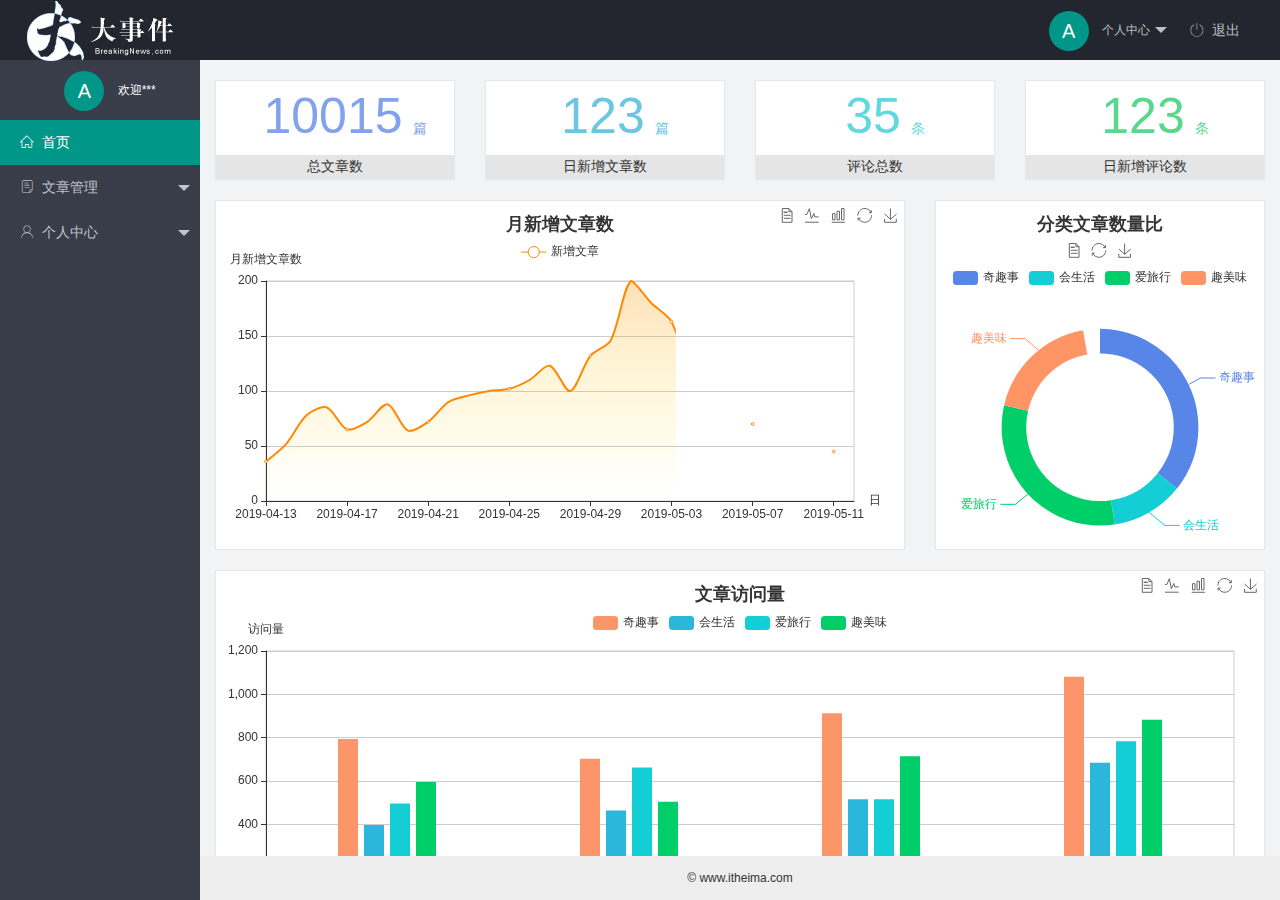
==== commit 79c1d450: "完成了用户功能" ====
--- a/index.html
+++ b/index.html
@@ -30,13 +30,15 @@
 
                     </a>
                     <dl class="layui-nav-child">
-                        <dd><a href="">基本资料</a></dd>
-                        <dd><a href="">安全设置</a></dd>
-                        <dd><a href="">重置密码</a></dd>
+                        <dd><a href="./assets/user/user_info.html" target="fm">基本资料</a></dd>
+                        <dd><a href="./assets/user/user_avatar.html" target="fm">更换头像</a></dd>
+                        <dd><a href="./assets/user/user_pwd.html" target="fm">重置密码</a></dd>
                     </dl>
                 </li>
-                <li class="layui-nav-item"><a href="javascript:;" id="btnout"><span
-                            class="iconfont icon-tuichu"></span>退出</a></li>
+                <li class="layui-nav-item">
+                    <a href="javascript:;" id="btnout">
+                        <span class="iconfont icon-tuichu"></span>退出</a>
+                </li>
             </ul>
         </div>
 
@@ -57,17 +59,27 @@
                     </li>
                     <li class="layui-nav-item"><a href="javascript:;"><span class="iconfont icon-16"></span>文章管理</a>
                         <dl class="layui-nav-child">
-                            <dd><a href="javascript:;"><i class="layui-icon layui-icon-app"></i> 文章类别</a></dd>
-                            <dd><a href="javascript:;"><i class="layui-icon layui-icon-app"></i> 文章列表</a></dd>
-                            <dd><a href="javascript:;"><i class="layui-icon layui-icon-app"></i> 发布文章</a></dd>
+                            <dd><a href="./assets/artical/artical.html" target="fm"><i
+                                        class="layui-icon layui-icon-app"></i>
+                                    文章类别</a></dd>
+                            <dd><a href="/assets/artical/artical_list.html" target="fm"><i
+                                        class="layui-icon layui-icon-app"></i> 文章列表</a></dd>
+                            <dd><a href="/assets/artical/art_pub.html" target="fm"><i
+                                        class="layui-icon layui-icon-app"></i>
+                                    发布文章</a></dd>
                         </dl>
                     </li>
                     <li class="layui-nav-item">
                         <a class="" href="javascript:;"><span class="iconfont icon-user"></span>个人中心</a>
                         <dl class="layui-nav-child">
-                            <dd><a href="javascript:;"><i class="layui-icon layui-icon-app"></i>基本资料</a></dd>
-                            <dd><a href="javascript:;"><i class="layui-icon layui-icon-app"></i>安全设置</a></dd>
-                            <dd><a href="javascript:;"><i class="layui-icon layui-icon-app"></i>重置密码</a></dd>
+                            <dd><a href="assets/user/user_info.html" target="fm"><i
+                                        class="layui-icon layui-icon-app"></i>基本资料</a></dd>
+                            <dd><a href="assets/user/user_avatar.html" target="fm"><i
+                                        class="layui-icon layui-icon-app"></i>更换头像</a>
+                            </dd>
+                            <dd><a href="assets/user/user_pwd.html" target="fm"><i
+                                        class="layui-icon layui-icon-app"></i>重置密码</a>
+                            </dd>
                         </dl>
                     </li>
                 </ul>
@@ -76,6 +88,7 @@
 
         <div class="layui-body">
             <!-- 内容主体区域 -->
+            <!-- 使用iframe框架，可以在主页面内嵌套一个副页面（窗口） -->
             <iframe name="fm" src="home/dashboard.html" frameborder="0"></iframe>
         </div>
         <div class="layui-footer">
